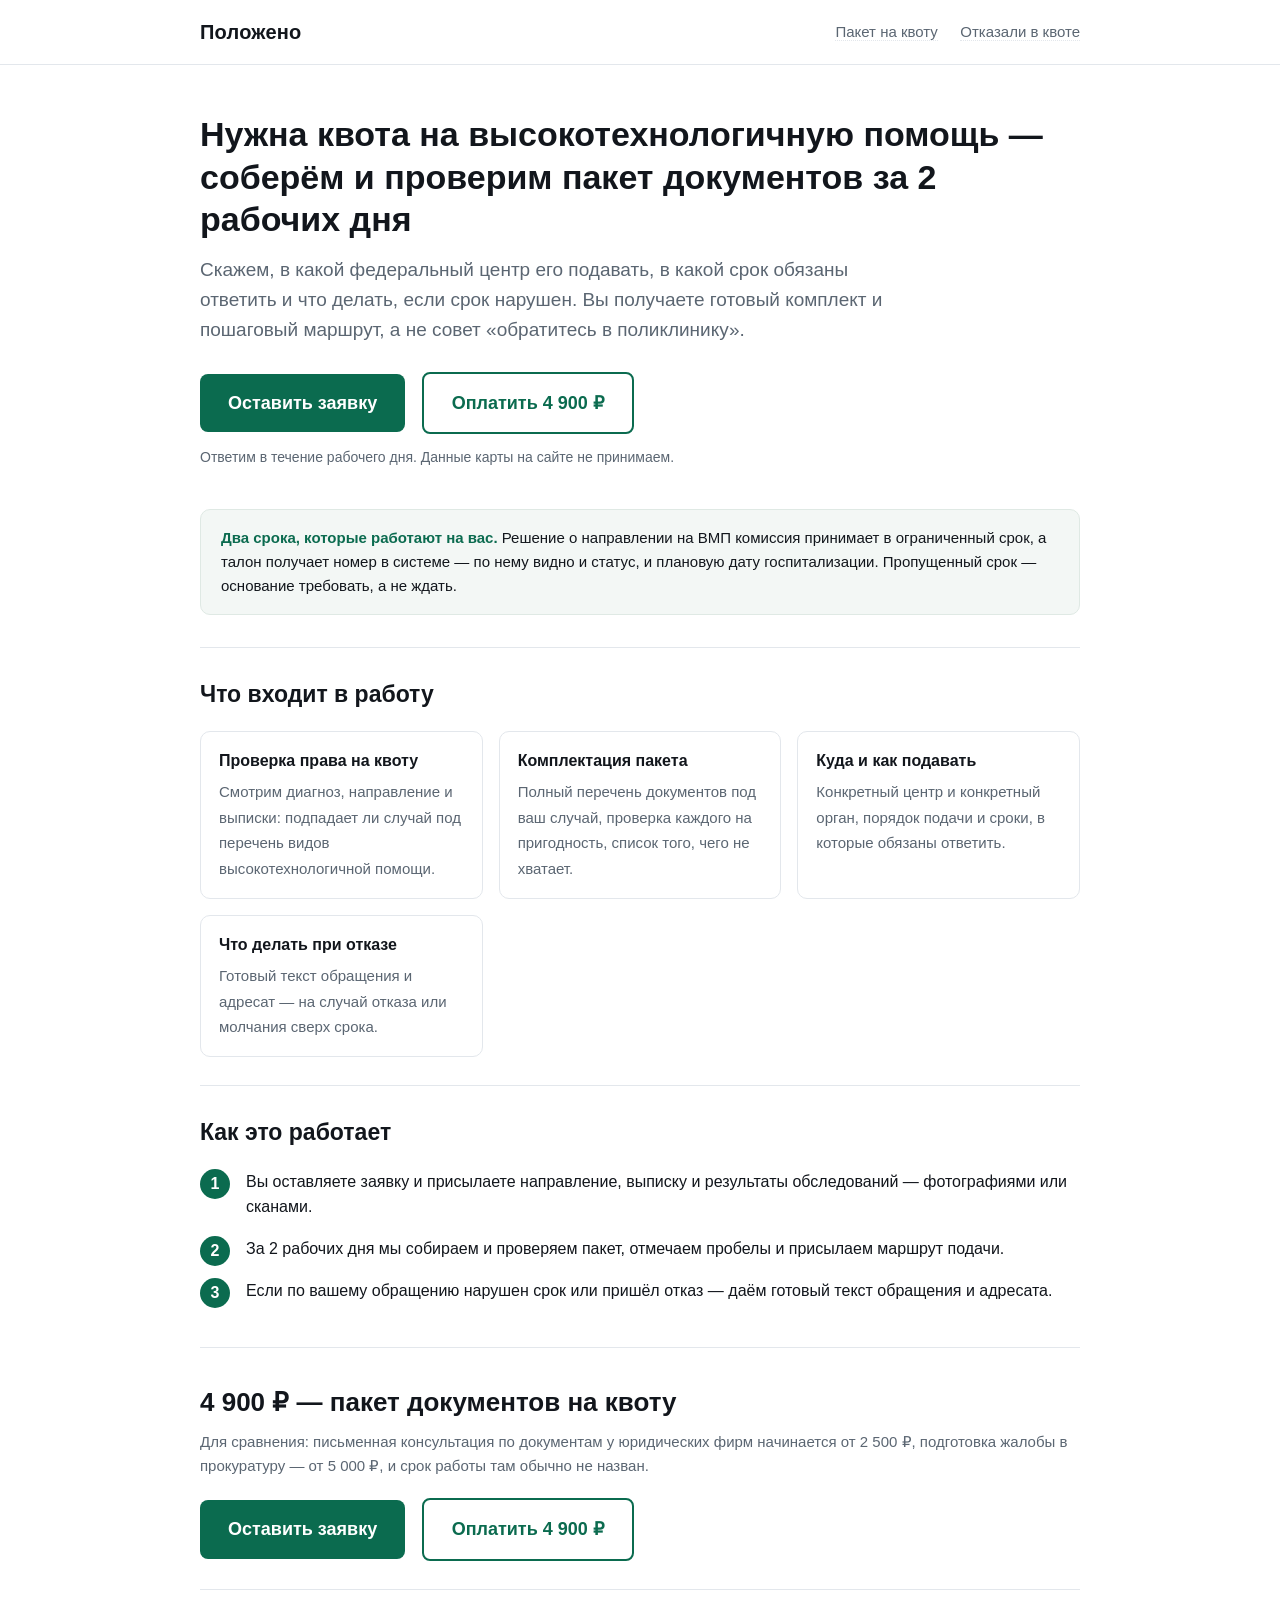
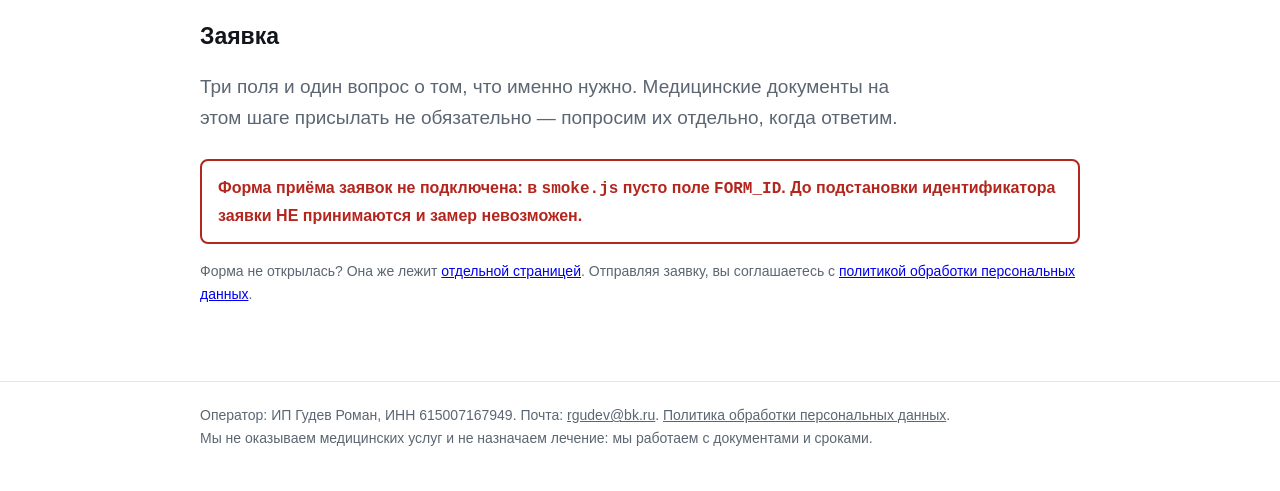
==== index.html @ d3fa14aa "Комплект смоука «Положено» — 12 файлов (ниша 13, дело Д-08)" ====
<!doctype html>
<html lang="ru">
<head>
<meta charset="utf-8">
<meta name="viewport" content="width=device-width,initial-scale=1">
<title>Положено — пакет документов на квоту ВМП за 2 рабочих дня</title>
<meta name="description" content="Соберём и проверим пакет документов на квоту по высокотехнологичной медицинской помощи, скажем, в какой центр и в какой срок его подавать. 4 900 ₽.">
<link rel="icon" href="favicon.svg">
<link rel="stylesheet" href="style.css">
<script src="smoke.js"></script>
</head>
<body>

<header><div class="wrap">
  <div class="logo">Положено</div>
  <nav class="top">
    <a href="index.html">Пакет на квоту</a>
    <a href="new.html">Отказали в квоте</a>
  </nav>
</div></header>

<div class="wrap">

  <div class="hero">
    <h1>Нужна квота на высокотехнологичную помощь — соберём и проверим пакет документов за 2 рабочих дня</h1>
    <p class="sub">Скажем, в какой федеральный центр его подавать, в какой срок обязаны ответить и что делать, если срок нарушен. Вы получаете готовый комплект и пошаговый маршрут, а не совет «обратитесь в поликлинику».</p>
    <a class="cta" href="#form" onclick="try{track('cta_click')}catch(e){}">Оставить заявку</a>
    <a class="cta ghost" href="pay.html" onclick="try{track('payment_click')}catch(e){}">Оплатить 4 900 ₽</a>
    <p class="cta-note">Ответим в течение рабочего дня. Данные карты на сайте не принимаем.</p>
  </div>

  <div class="band">
    <b>Два срока, которые работают на вас.</b> Решение о направлении на ВМП комиссия принимает в ограниченный срок, а талон получает номер в системе — по нему видно и статус, и плановую дату госпитализации. Пропущенный срок — основание требовать, а не ждать.
  </div>

  <section>
    <h2>Что входит в работу</h2>
    <div class="grid">
      <div class="card"><b>Проверка права на квоту</b><span>Смотрим диагноз, направление и выписки: подпадает ли случай под перечень видов высокотехнологичной помощи.</span></div>
      <div class="card"><b>Комплектация пакета</b><span>Полный перечень документов под ваш случай, проверка каждого на пригодность, список того, чего не хватает.</span></div>
      <div class="card"><b>Куда и как подавать</b><span>Конкретный центр и конкретный орган, порядок подачи и сроки, в которые обязаны ответить.</span></div>
      <div class="card"><b>Что делать при отказе</b><span>Готовый текст обращения и адресат — на случай отказа или молчания сверх срока.</span></div>
    </div>
  </section>

  <section>
    <h2>Как это работает</h2>
    <ol class="steps">
      <li>Вы оставляете заявку и присылаете направление, выписку и результаты обследований — фотографиями или сканами.</li>
      <li>За 2 рабочих дня мы собираем и проверяем пакет, отмечаем пробелы и присылаем маршрут подачи.</li>
      <li>Если по вашему обращению нарушен срок или пришёл отказ — даём готовый текст обращения и адресата.</li>
    </ol>
  </section>

  <section>
    <p class="price">4 900 ₽ — пакет документов на квоту</p>
    <p class="cmp">Для сравнения: письменная консультация по документам у юридических фирм начинается от 2 500 ₽, подготовка жалобы в прокуратуру — от 5 000 ₽, и срок работы там обычно не назван.</p>
    <a class="cta" href="#form" onclick="try{track('cta_click')}catch(e){}">Оставить заявку</a>
    <a class="cta ghost" href="pay.html" onclick="try{track('payment_click')}catch(e){}">Оплатить 4 900 ₽</a>
  </section>

  <section id="form">
    <h2>Заявка</h2>
    <p class="sub">Три поля и один вопрос о том, что именно нужно. Медицинские документы на этом шаге присылать не обязательно — попросим их отдельно, когда ответим.</p>
    <div id="form-box"></div>
    <p class="fine">Форма не открылась? Она же лежит <a href="#" id="form-fallback" onclick="try{track('form_fallback')}catch(e){}">отдельной страницей</a>. Отправляя заявку, вы соглашаетесь с <a href="privacy.html">политикой обработки персональных данных</a>.</p>
  </section>

</div>

<footer><div class="wrap">
  Оператор: ИП Гудев Роман, ИНН 615007167949. Почта: <a href="mailto:rgudev@bk.ru">rgudev@bk.ru</a>.
  <a href="privacy.html">Политика обработки персональных данных</a>.
  <br>Мы не оказываем медицинских услуг и не назначаем лечение: мы работаем с документами и сроками.
</div></footer>

<script>
mountForm('form-box');
if (SMOKE.FORM_URL) { document.getElementById('form-fallback').href = SMOKE.FORM_URL; }
</script>
</body>
</html>
---- style.css ----
:root{--ink:#12161c;--muted:#5b6672;--line:#e3e7ec;--accent:#0b6b4f;--warn:#b3261e;--bg:#fff}
*{box-sizing:border-box}
body{margin:0;font:16px/1.6 -apple-system,Segoe UI,Roboto,Helvetica,Arial,sans-serif;color:var(--ink);background:var(--bg)}
.wrap{max-width:920px;margin:0 auto;padding:0 20px}
header{border-bottom:1px solid var(--line)}
header .wrap{display:flex;align-items:center;justify-content:space-between;gap:16px;padding-top:16px;padding-bottom:16px;flex-wrap:wrap}
.logo{font-weight:700;font-size:20px;letter-spacing:.2px}
nav.top a{color:var(--muted);text-decoration:none;margin-left:18px;font-size:15px;border-bottom:1px dotted var(--line)}
nav.top a:hover{color:var(--accent)}
.hero{padding:48px 0 8px}
h1{font-size:34px;line-height:1.25;margin:0 0 14px}
.sub{font-size:19px;color:var(--muted);margin:0 0 26px;max-width:720px}
a.cta{display:inline-block;background:var(--accent);color:#fff;text-decoration:none;padding:15px 28px;border-radius:8px;font-size:18px;font-weight:600}
a.cta:hover{opacity:.9}
a.cta.ghost{background:#fff;color:var(--accent);border:2px solid var(--accent);margin-left:12px}
.cta-note{color:var(--muted);font-size:14px;margin:12px 0 0}
.band{background:#f3f7f5;border:1px solid #dfe9e4;border-radius:10px;padding:16px 20px;margin:32px 0;font-size:15px}
.band b{color:var(--accent)}
section{padding:28px 0;border-top:1px solid var(--line)}
h2{font-size:23px;margin:0 0 18px}
.grid{display:grid;grid-template-columns:repeat(auto-fit,minmax(230px,1fr));gap:16px}
.card{border:1px solid var(--line);border-radius:10px;padding:16px 18px}
.card b{display:block;margin-bottom:6px}
.card span{color:var(--muted);font-size:15px}
ol.steps{counter-reset:s;list-style:none;padding:0;margin:0}
ol.steps li{counter-increment:s;position:relative;padding:0 0 16px 46px}
ol.steps li:before{content:counter(s);position:absolute;left:0;top:0;width:30px;height:30px;border-radius:50%;background:var(--accent);color:#fff;display:flex;align-items:center;justify-content:center;font-weight:700}
.price{font-size:26px;font-weight:700;margin:6px 0}
.cmp{color:var(--muted);font-size:15px;margin:0 0 20px}
.fine{color:var(--muted);font-size:14px}
.warn{color:var(--warn);border:2px solid var(--warn);border-radius:8px;padding:14px 16px;font-weight:600}
footer{border-top:1px solid var(--line);margin-top:34px;padding:22px 0 44px;color:var(--muted);font-size:14px}
footer a{color:var(--muted)}
.doc h2{font-size:19px;margin-top:26px}
.doc p,.doc li{color:#2a3138}
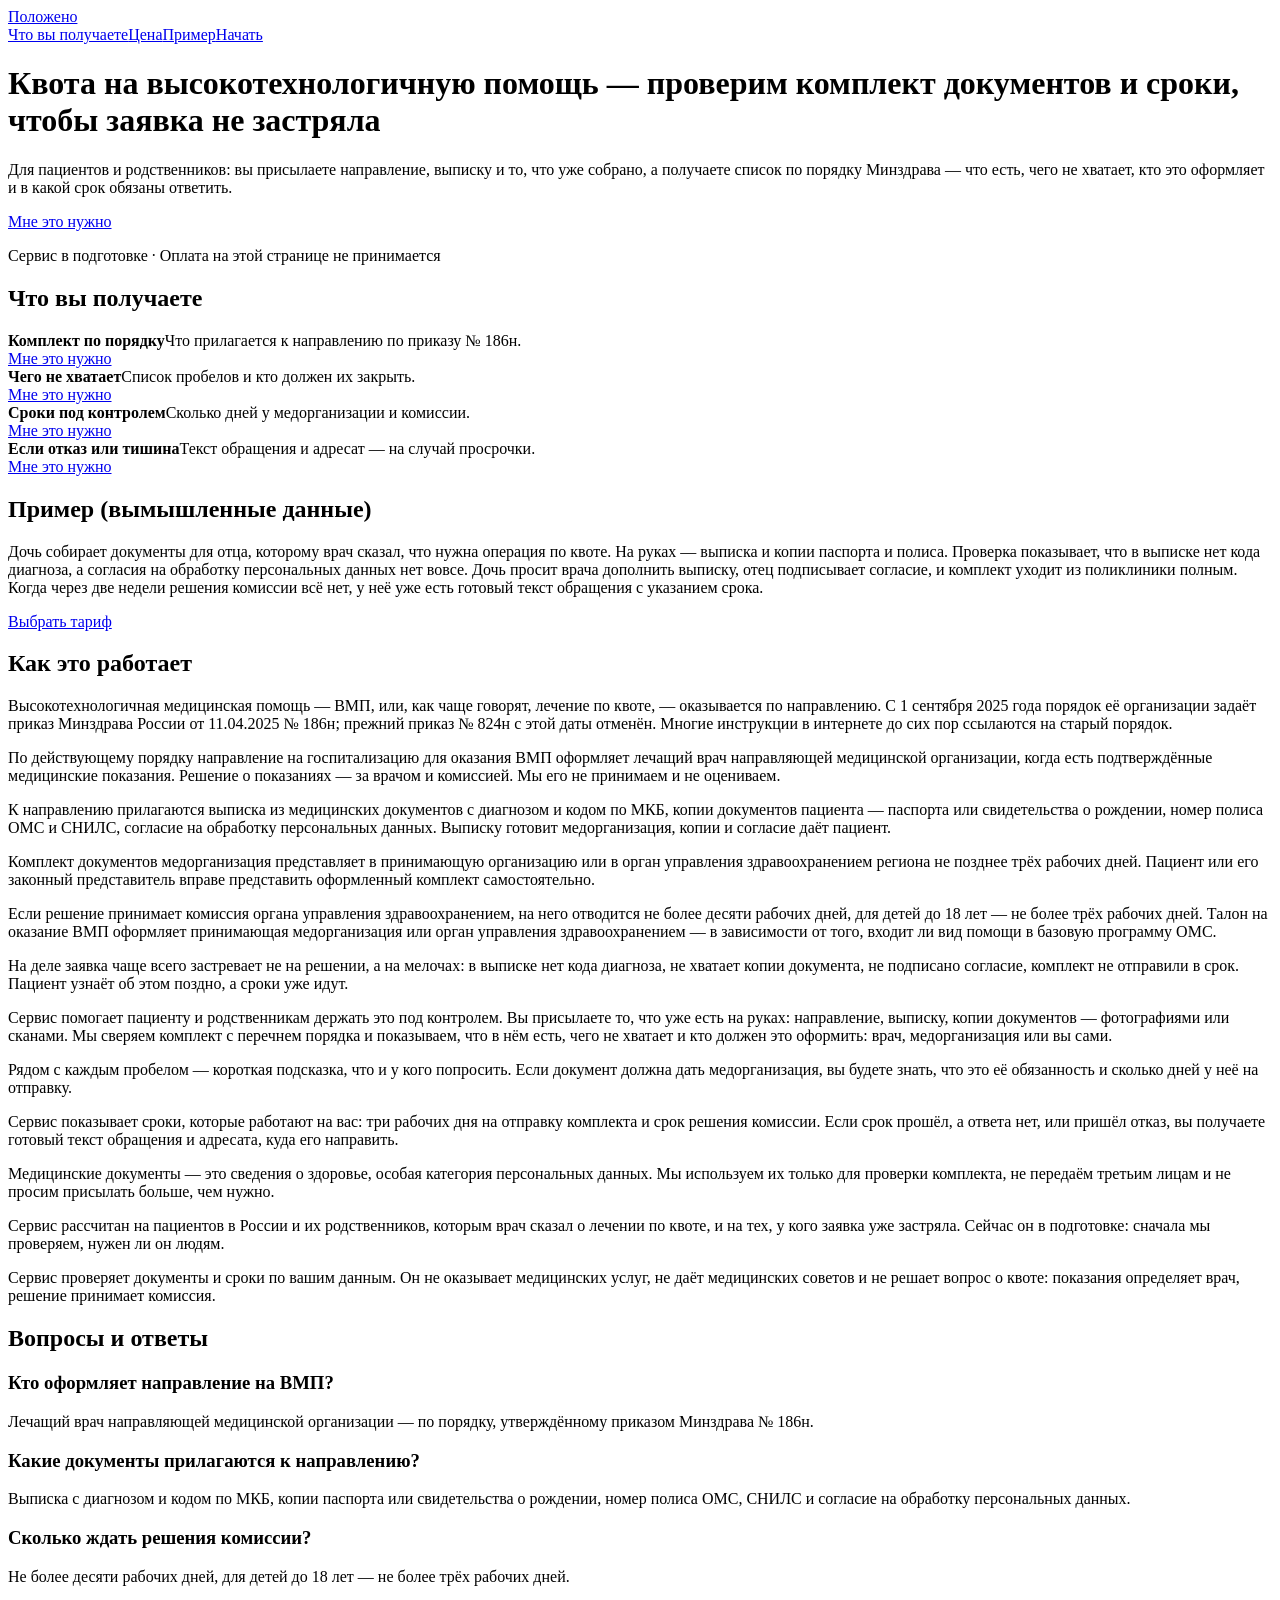
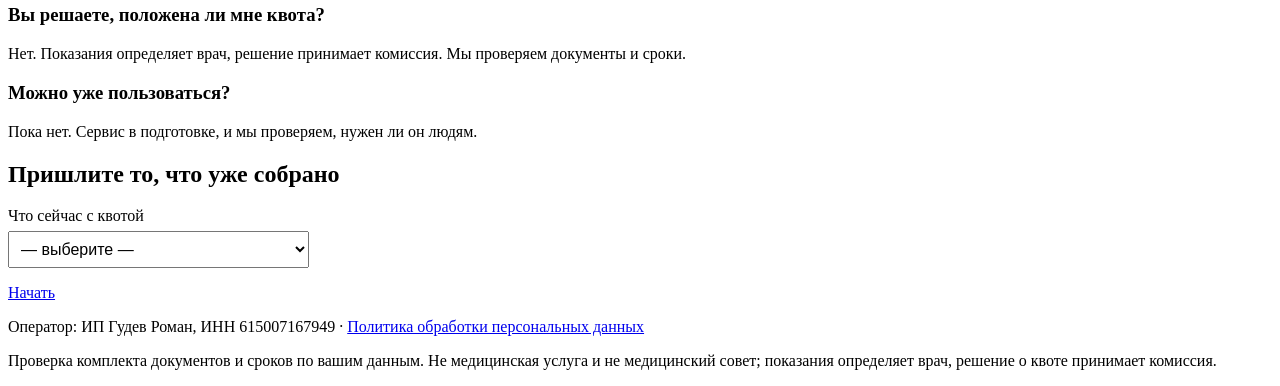
==== commit a76a5755: "Смок polozheno: новый комплект автора (_Гипотезы), переоткрыт 29.10.2026; домен polozheno.veridok.ru" ====
--- a/index.html
+++ b/index.html
@@ -3,80 +3,134 @@
 <head>
 <meta charset="utf-8">
 <meta name="viewport" content="width=device-width,initial-scale=1">
-<title>Положено — пакет документов на квоту ВМП за 2 рабочих дня</title>
-<meta name="description" content="Соберём и проверим пакет документов на квоту по высокотехнологичной медицинской помощи, скажем, в какой центр и в какой срок его подавать. 4 900 ₽.">
+<link rel="canonical" href="https://polozheno.veridok.ru/">
+<title>Квота на ВМП — проверка комплекта документов и сроков</title>
+<meta name="description" content="Нужна квота на высокотехнологичную медпомощь? Проверим комплект документов по порядку Минздрава, покажем, чего не хватает, и сроки комиссии.">
 <link rel="icon" href="favicon.svg">
 <link rel="stylesheet" href="style.css">
-<script src="smoke.js"></script>
+<script src="smoke.js" defer></script>
+<!-- faq-jsonld:start -->
+<script type="application/ld+json">
+{
+ "@context": "https://schema.org",
+ "@type": "FAQPage",
+ "mainEntity": [
+  {
+   "@type": "Question",
+   "name": "Кто оформляет направление на ВМП?",
+   "acceptedAnswer": {
+    "@type": "Answer",
+    "text": "Лечащий врач направляющей медицинской организации — по порядку, утверждённому приказом Минздрава № 186н."
+   }
+  },
+  {
+   "@type": "Question",
+   "name": "Какие документы прилагаются к направлению?",
+   "acceptedAnswer": {
+    "@type": "Answer",
+    "text": "Выписка с диагнозом и кодом по МКБ, копии паспорта или свидетельства о рождении, номер полиса ОМС, СНИЛС и согласие на обработку персональных данных."
+   }
+  },
+  {
+   "@type": "Question",
+   "name": "Сколько ждать решения комиссии?",
+   "acceptedAnswer": {
+    "@type": "Answer",
+    "text": "Не более десяти рабочих дней, для детей до 18 лет — не более трёх рабочих дней."
+   }
+  },
+  {
+   "@type": "Question",
+   "name": "Вы решаете, положена ли мне квота?",
+   "acceptedAnswer": {
+    "@type": "Answer",
+    "text": "Нет. Показания определяет врач, решение принимает комиссия. Мы проверяем документы и сроки."
+   }
+  },
+  {
+   "@type": "Question",
+   "name": "Можно уже пользоваться?",
+   "acceptedAnswer": {
+    "@type": "Answer",
+    "text": "Пока нет. Сервис в подготовке, и мы проверяем, нужен ли он людям."
+   }
+  }
+ ]
+}
+</script>
+<!-- faq-jsonld:end -->
 </head>
 <body>
 
 <header><div class="wrap">
-  <div class="logo">Положено</div>
-  <nav class="top">
-    <a href="index.html">Пакет на квоту</a>
-    <a href="new.html">Отказали в квоте</a>
-  </nav>
+  <div class="logo"><a href="index.html" data-ev="click_logo_home">Положено</a></div>
+  <nav class="top"><a href="#chto" data-ev="click_nav_chto">Что вы получаете</a><a href="price.html" data-ev="click_nav_cena">Цена</a><a href="#primer" data-ev="click_nav_primer">Пример</a><a href="#start" data-ev="click_nav_start">Начать</a></nav>
 </div></header>
 
 <div class="wrap">
-
   <div class="hero">
-    <h1>Нужна квота на высокотехнологичную помощь — соберём и проверим пакет документов за 2 рабочих дня</h1>
-    <p class="sub">Скажем, в какой федеральный центр его подавать, в какой срок обязаны ответить и что делать, если срок нарушен. Вы получаете готовый комплект и пошаговый маршрут, а не совет «обратитесь в поликлинику».</p>
-    <a class="cta" href="#form" onclick="try{track('cta_click')}catch(e){}">Оставить заявку</a>
-    <a class="cta ghost" href="pay.html" onclick="try{track('payment_click')}catch(e){}">Оплатить 4 900 ₽</a>
-    <p class="cta-note">Ответим в течение рабочего дня. Данные карты на сайте не принимаем.</p>
+    <h1>Квота на высокотехнологичную помощь — проверим комплект документов и сроки, чтобы заявка не застряла</h1>
+    <p class="sub">Для пациентов и родственников: вы присылаете направление, выписку и то, что уже собрано, а получаете список по порядку Минздрава — что есть, чего не хватает, кто это оформляет и в какой срок обязаны ответить.</p>
+    <a class="cta" href="price.html" data-ev="cta_click">Мне это нужно</a>
+    <p class="cta-note">Сервис в подготовке · Оплата на этой странице не принимается</p>
   </div>
 
-  <div class="band">
-    <b>Два срока, которые работают на вас.</b> Решение о направлении на ВМП комиссия принимает в ограниченный срок, а талон получает номер в системе — по нему видно и статус, и плановую дату госпитализации. Пропущенный срок — основание требовать, а не ждать.
-  </div>
-
-  <section>
-    <h2>Что входит в работу</h2>
+  <section id="chto" data-view="features_view">
+    <h2>Что вы получаете</h2>
     <div class="grid">
-      <div class="card"><b>Проверка права на квоту</b><span>Смотрим диагноз, направление и выписки: подпадает ли случай под перечень видов высокотехнологичной помощи.</span></div>
-      <div class="card"><b>Комплектация пакета</b><span>Полный перечень документов под ваш случай, проверка каждого на пригодность, список того, чего не хватает.</span></div>
-      <div class="card"><b>Куда и как подавать</b><span>Конкретный центр и конкретный орган, порядок подачи и сроки, в которые обязаны ответить.</span></div>
-      <div class="card"><b>Что делать при отказе</b><span>Готовый текст обращения и адресат — на случай отказа или молчания сверх срока.</span></div>
+      <div class="card"><b>Комплект по порядку</b><span>Что прилагается к направлению по приказу № 186н.</span><br><a class="btn" href="price.html" data-ev="feature_komplekt">Мне это нужно</a></div>
+      <div class="card"><b>Чего не хватает</b><span>Список пробелов и кто должен их закрыть.</span><br><a class="btn" href="price.html" data-ev="feature_probely">Мне это нужно</a></div>
+      <div class="card"><b>Сроки под контролем</b><span>Сколько дней у медорганизации и комиссии.</span><br><a class="btn" href="price.html" data-ev="feature_sroki">Мне это нужно</a></div>
+      <div class="card"><b>Если отказ или тишина</b><span>Текст обращения и адресат — на случай просрочки.</span><br><a class="btn" href="price.html" data-ev="feature_obrashchenie">Мне это нужно</a></div>
     </div>
   </section>
 
-  <section>
+  <section id="primer" data-view="example_view">
+    <h2>Пример (вымышленные данные)</h2>
+    <p class="fine">Дочь собирает документы для отца, которому врач сказал, что нужна операция по квоте. На руках — выписка и копии паспорта и полиса. Проверка показывает, что в выписке нет кода диагноза, а согласия на обработку персональных данных нет вовсе. Дочь просит врача дополнить выписку, отец подписывает согласие, и комплект уходит из поликлиники полным. Когда через две недели решения комиссии всё нет, у неё уже есть готовый текст обращения с указанием срока.</p>
+    <a class="cta" href="price.html" data-ev="click_cta_after_example">Выбрать тариф</a>
+  </section>
+<!-- seo-tekst:start -->
+  <section id="opis">
     <h2>Как это работает</h2>
-    <ol class="steps">
-      <li>Вы оставляете заявку и присылаете направление, выписку и результаты обследований — фотографиями или сканами.</li>
-      <li>За 2 рабочих дня мы собираем и проверяем пакет, отмечаем пробелы и присылаем маршрут подачи.</li>
-      <li>Если по вашему обращению нарушен срок или пришёл отказ — даём готовый текст обращения и адресата.</li>
-    </ol>
+    <p>Высокотехнологичная медицинская помощь — ВМП, или, как чаще говорят, лечение по квоте, — оказывается по направлению. С 1 сентября 2025 года порядок её организации задаёт приказ Минздрава России от 11.04.2025 № 186н; прежний приказ № 824н с этой даты отменён. Многие инструкции в интернете до сих пор ссылаются на старый порядок.</p>
+    <p>По действующему порядку направление на госпитализацию для оказания ВМП оформляет лечащий врач направляющей медицинской организации, когда есть подтверждённые медицинские показания. Решение о показаниях — за врачом и комиссией. Мы его не принимаем и не оцениваем.</p>
+    <p>К направлению прилагаются выписка из медицинских документов с диагнозом и кодом по МКБ, копии документов пациента — паспорта или свидетельства о рождении, номер полиса ОМС и СНИЛС, согласие на обработку персональных данных. Выписку готовит медорганизация, копии и согласие даёт пациент.</p>
+    <p>Комплект документов медорганизация представляет в принимающую организацию или в орган управления здравоохранением региона не позднее трёх рабочих дней. Пациент или его законный представитель вправе представить оформленный комплект самостоятельно.</p>
+    <p>Если решение принимает комиссия органа управления здравоохранением, на него отводится не более десяти рабочих дней, для детей до 18 лет — не более трёх рабочих дней. Талон на оказание ВМП оформляет принимающая медорганизация или орган управления здравоохранением — в зависимости от того, входит ли вид помощи в базовую программу ОМС.</p>
+    <p>На деле заявка чаще всего застревает не на решении, а на мелочах: в выписке нет кода диагноза, не хватает копии документа, не подписано согласие, комплект не отправили в срок. Пациент узнаёт об этом поздно, а сроки уже идут.</p>
+    <p>Сервис помогает пациенту и родственникам держать это под контролем. Вы присылаете то, что уже есть на руках: направление, выписку, копии документов — фотографиями или сканами. Мы сверяем комплект с перечнем порядка и показываем, что в нём есть, чего не хватает и кто должен это оформить: врач, медорганизация или вы сами.</p>
+    <p>Рядом с каждым пробелом — короткая подсказка, что и у кого попросить. Если документ должна дать медорганизация, вы будете знать, что это её обязанность и сколько дней у неё на отправку.</p>
+    <p>Сервис показывает сроки, которые работают на вас: три рабочих дня на отправку комплекта и срок решения комиссии. Если срок прошёл, а ответа нет, или пришёл отказ, вы получаете готовый текст обращения и адресата, куда его направить.</p>
+    <p>Медицинские документы — это сведения о здоровье, особая категория персональных данных. Мы используем их только для проверки комплекта, не передаём третьим лицам и не просим присылать больше, чем нужно.</p>
+    <p>Сервис рассчитан на пациентов в России и их родственников, которым врач сказал о лечении по квоте, и на тех, у кого заявка уже застряла. Сейчас он в подготовке: сначала мы проверяем, нужен ли он людям.</p>
+    <p>Сервис проверяет документы и сроки по вашим данным. Он не оказывает медицинских услуг, не даёт медицинских советов и не решает вопрос о квоте: показания определяет врач, решение принимает комиссия.</p>
   </section>
-
-  <section>
-    <p class="price">4 900 ₽ — пакет документов на квоту</p>
-    <p class="cmp">Для сравнения: письменная консультация по документам у юридических фирм начинается от 2 500 ₽, подготовка жалобы в прокуратуру — от 5 000 ₽, и срок работы там обычно не назван.</p>
-    <a class="cta" href="#form" onclick="try{track('cta_click')}catch(e){}">Оставить заявку</a>
-    <a class="cta ghost" href="pay.html" onclick="try{track('payment_click')}catch(e){}">Оплатить 4 900 ₽</a>
+  <section id="faq">
+    <h2>Вопросы и ответы</h2>
+    <h3>Кто оформляет направление на ВМП?</h3>
+    <p>Лечащий врач направляющей медицинской организации — по порядку, утверждённому приказом Минздрава № 186н.</p>
+    <h3>Какие документы прилагаются к направлению?</h3>
+    <p>Выписка с диагнозом и кодом по МКБ, копии паспорта или свидетельства о рождении, номер полиса ОМС, СНИЛС и согласие на обработку персональных данных.</p>
+    <h3>Сколько ждать решения комиссии?</h3>
+    <p>Не более десяти рабочих дней, для детей до 18 лет — не более трёх рабочих дней.</p>
+    <h3>Вы решаете, положена ли мне квота?</h3>
+    <p>Нет. Показания определяет врач, решение принимает комиссия. Мы проверяем документы и сроки.</p>
+    <h3>Можно уже пользоваться?</h3>
+    <p>Пока нет. Сервис в подготовке, и мы проверяем, нужен ли он людям.</p>
   </section>
-
-  <section id="form">
-    <h2>Заявка</h2>
-    <p class="sub">Три поля и один вопрос о том, что именно нужно. Медицинские документы на этом шаге присылать не обязательно — попросим их отдельно, когда ответим.</p>
-    <div id="form-box"></div>
-    <p class="fine">Форма не открылась? Она же лежит <a href="#" id="form-fallback" onclick="try{track('form_fallback')}catch(e){}">отдельной страницей</a>. Отправляя заявку, вы соглашаетесь с <a href="privacy.html">политикой обработки персональных данных</a>.</p>
+<!-- seo-tekst:end -->
+  <section id="start" data-view="start_view">
+    <h2>Пришлите то, что уже собрано</h2>
+    <p><label>Что сейчас с квотой<br><select data-ev-focus="form_start" style="margin-top:6px;padding:8px;font-size:16px"><option value="">— выберите —</option><option>Врач сказал о квоте</option><option>Собираю документы</option><option>Документы отправлены, ответа нет</option><option>Пришёл отказ</option></select></label></p>
+    <a class="cta" href="price.html" data-ev="form_submit_click">Начать</a>
   </section>
-
 </div>
 
 <footer><div class="wrap">
-  Оператор: ИП Гудев Роман, ИНН 615007167949. Почта: <a href="mailto:rgudev@bk.ru">rgudev@bk.ru</a>.
-  <a href="privacy.html">Политика обработки персональных данных</a>.
-  <br>Мы не оказываем медицинских услуг и не назначаем лечение: мы работаем с документами и сроками.
+  <p>Оператор: ИП Гудев Роман, ИНН 615007167949 &middot; <a href="privacy.html" data-ev="click_legal_privacy">Политика обработки персональных данных</a></p>
+  <p class="muted">Проверка комплекта документов и сроков по вашим данным. Не медицинская услуга и не медицинский совет; показания определяет врач, решение о квоте принимает комиссия.</p>
 </div></footer>
 
-<script>
-mountForm('form-box');
-if (SMOKE.FORM_URL) { document.getElementById('form-fallback').href = SMOKE.FORM_URL; }
-</script>
 </body>
 </html>
--- a/style.css
+++ b/style.css
@@ -1,35 +1,2 @@
-:root{--ink:#12161c;--muted:#5b6672;--line:#e3e7ec;--accent:#0b6b4f;--warn:#b3261e;--bg:#fff}
-*{box-sizing:border-box}
-body{margin:0;font:16px/1.6 -apple-system,Segoe UI,Roboto,Helvetica,Arial,sans-serif;color:var(--ink);background:var(--bg)}
-.wrap{max-width:920px;margin:0 auto;padding:0 20px}
-header{border-bottom:1px solid var(--line)}
-header .wrap{display:flex;align-items:center;justify-content:space-between;gap:16px;padding-top:16px;padding-bottom:16px;flex-wrap:wrap}
-.logo{font-weight:700;font-size:20px;letter-spacing:.2px}
-nav.top a{color:var(--muted);text-decoration:none;margin-left:18px;font-size:15px;border-bottom:1px dotted var(--line)}
-nav.top a:hover{color:var(--accent)}
-.hero{padding:48px 0 8px}
-h1{font-size:34px;line-height:1.25;margin:0 0 14px}
-.sub{font-size:19px;color:var(--muted);margin:0 0 26px;max-width:720px}
-a.cta{display:inline-block;background:var(--accent);color:#fff;text-decoration:none;padding:15px 28px;border-radius:8px;font-size:18px;font-weight:600}
-a.cta:hover{opacity:.9}
-a.cta.ghost{background:#fff;color:var(--accent);border:2px solid var(--accent);margin-left:12px}
-.cta-note{color:var(--muted);font-size:14px;margin:12px 0 0}
-.band{background:#f3f7f5;border:1px solid #dfe9e4;border-radius:10px;padding:16px 20px;margin:32px 0;font-size:15px}
-.band b{color:var(--accent)}
-section{padding:28px 0;border-top:1px solid var(--line)}
-h2{font-size:23px;margin:0 0 18px}
-.grid{display:grid;grid-template-columns:repeat(auto-fit,minmax(230px,1fr));gap:16px}
-.card{border:1px solid var(--line);border-radius:10px;padding:16px 18px}
-.card b{display:block;margin-bottom:6px}
-.card span{color:var(--muted);font-size:15px}
-ol.steps{counter-reset:s;list-style:none;padding:0;margin:0}
-ol.steps li{counter-increment:s;position:relative;padding:0 0 16px 46px}
-ol.steps li:before{content:counter(s);position:absolute;left:0;top:0;width:30px;height:30px;border-radius:50%;background:var(--accent);color:#fff;display:flex;align-items:center;justify-content:center;font-weight:700}
-.price{font-size:26px;font-weight:700;margin:6px 0}
-.cmp{color:var(--muted);font-size:15px;margin:0 0 20px}
-.fine{color:var(--muted);font-size:14px}
-.warn{color:var(--warn);border:2px solid var(--warn);border-radius:8px;padding:14px 16px;font-weight:600}
-footer{border-top:1px solid var(--line);margin-top:34px;padding:22px 0 44px;color:var(--muted);font-size:14px}
-footer a{color:var(--muted)}
-.doc h2{font-size:19px;margin-top:26px}
-.doc p,.doc li{color:#2a3138}
+/* Общая база смоков (СМ-23): стиль — один на все смоки, правит «Смоки» в super-romeo/smoki-base. */
+@import url("https://super-romeo.github.io/smoki-base/v1/style.css");
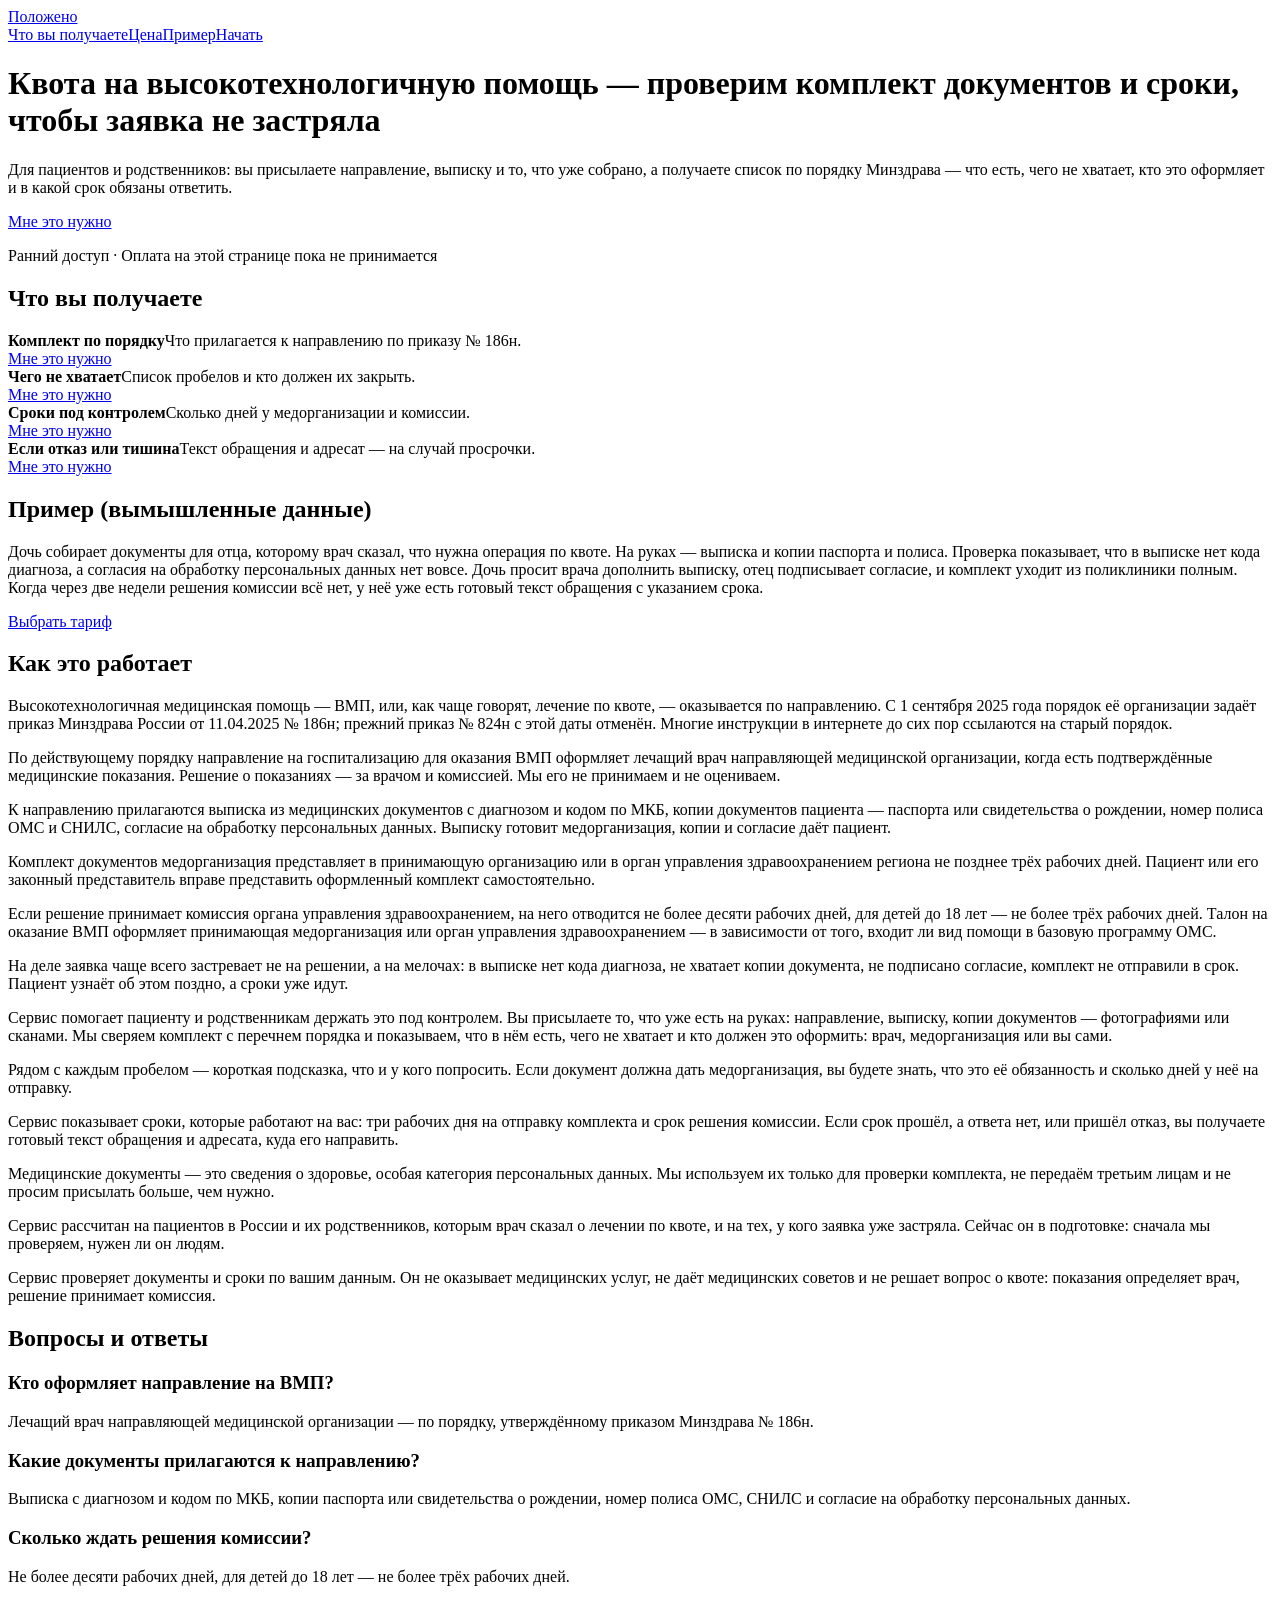
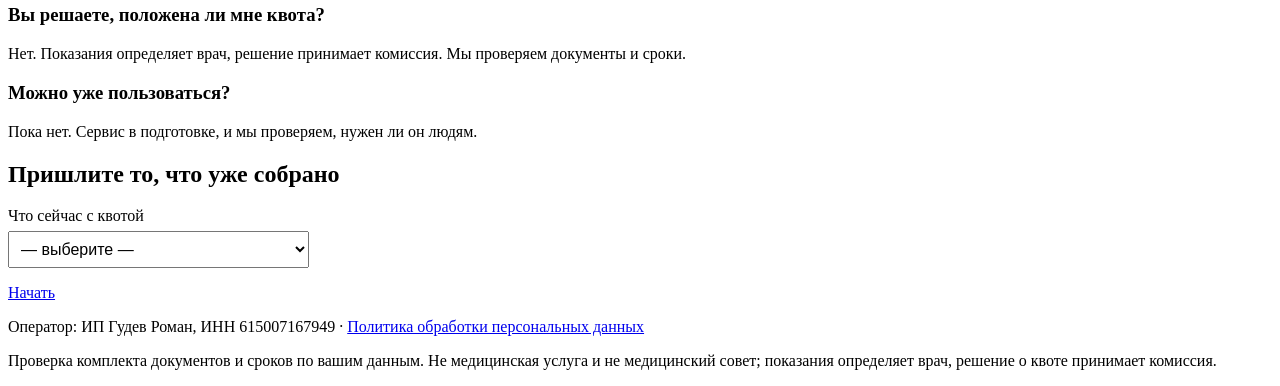
==== commit 6a50f0b9: "Смок polozheno: правка автора (_Гипотезы) — «Ранний доступ» вместо «Сервис в подготовке»" ====
--- a/index.html
+++ b/index.html
@@ -72,7 +72,7 @@
     <h1>Квота на высокотехнологичную помощь — проверим комплект документов и сроки, чтобы заявка не застряла</h1>
     <p class="sub">Для пациентов и родственников: вы присылаете направление, выписку и то, что уже собрано, а получаете список по порядку Минздрава — что есть, чего не хватает, кто это оформляет и в какой срок обязаны ответить.</p>
     <a class="cta" href="price.html" data-ev="cta_click">Мне это нужно</a>
-    <p class="cta-note">Сервис в подготовке · Оплата на этой странице не принимается</p>
+    <p class="cta-note">Ранний доступ · Оплата на этой странице пока не принимается</p>
   </div>
 
   <section id="chto" data-view="features_view">
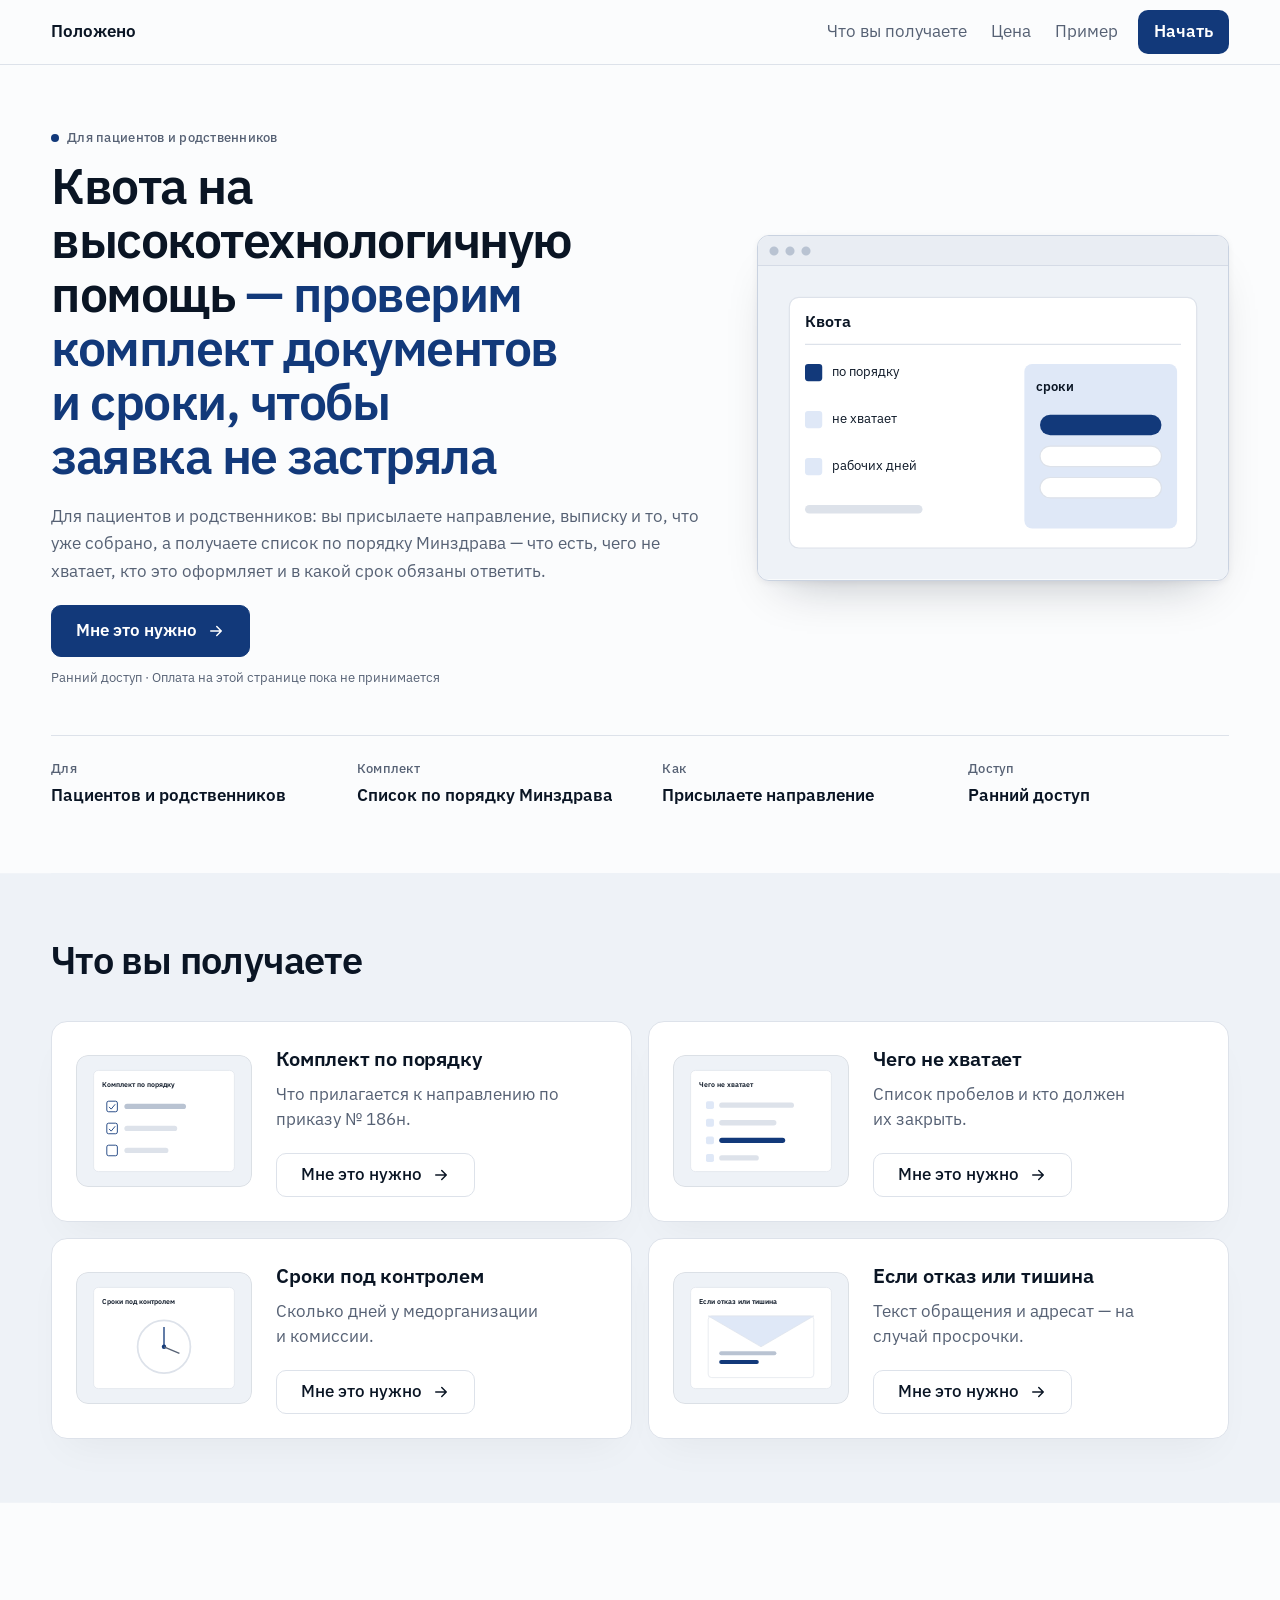
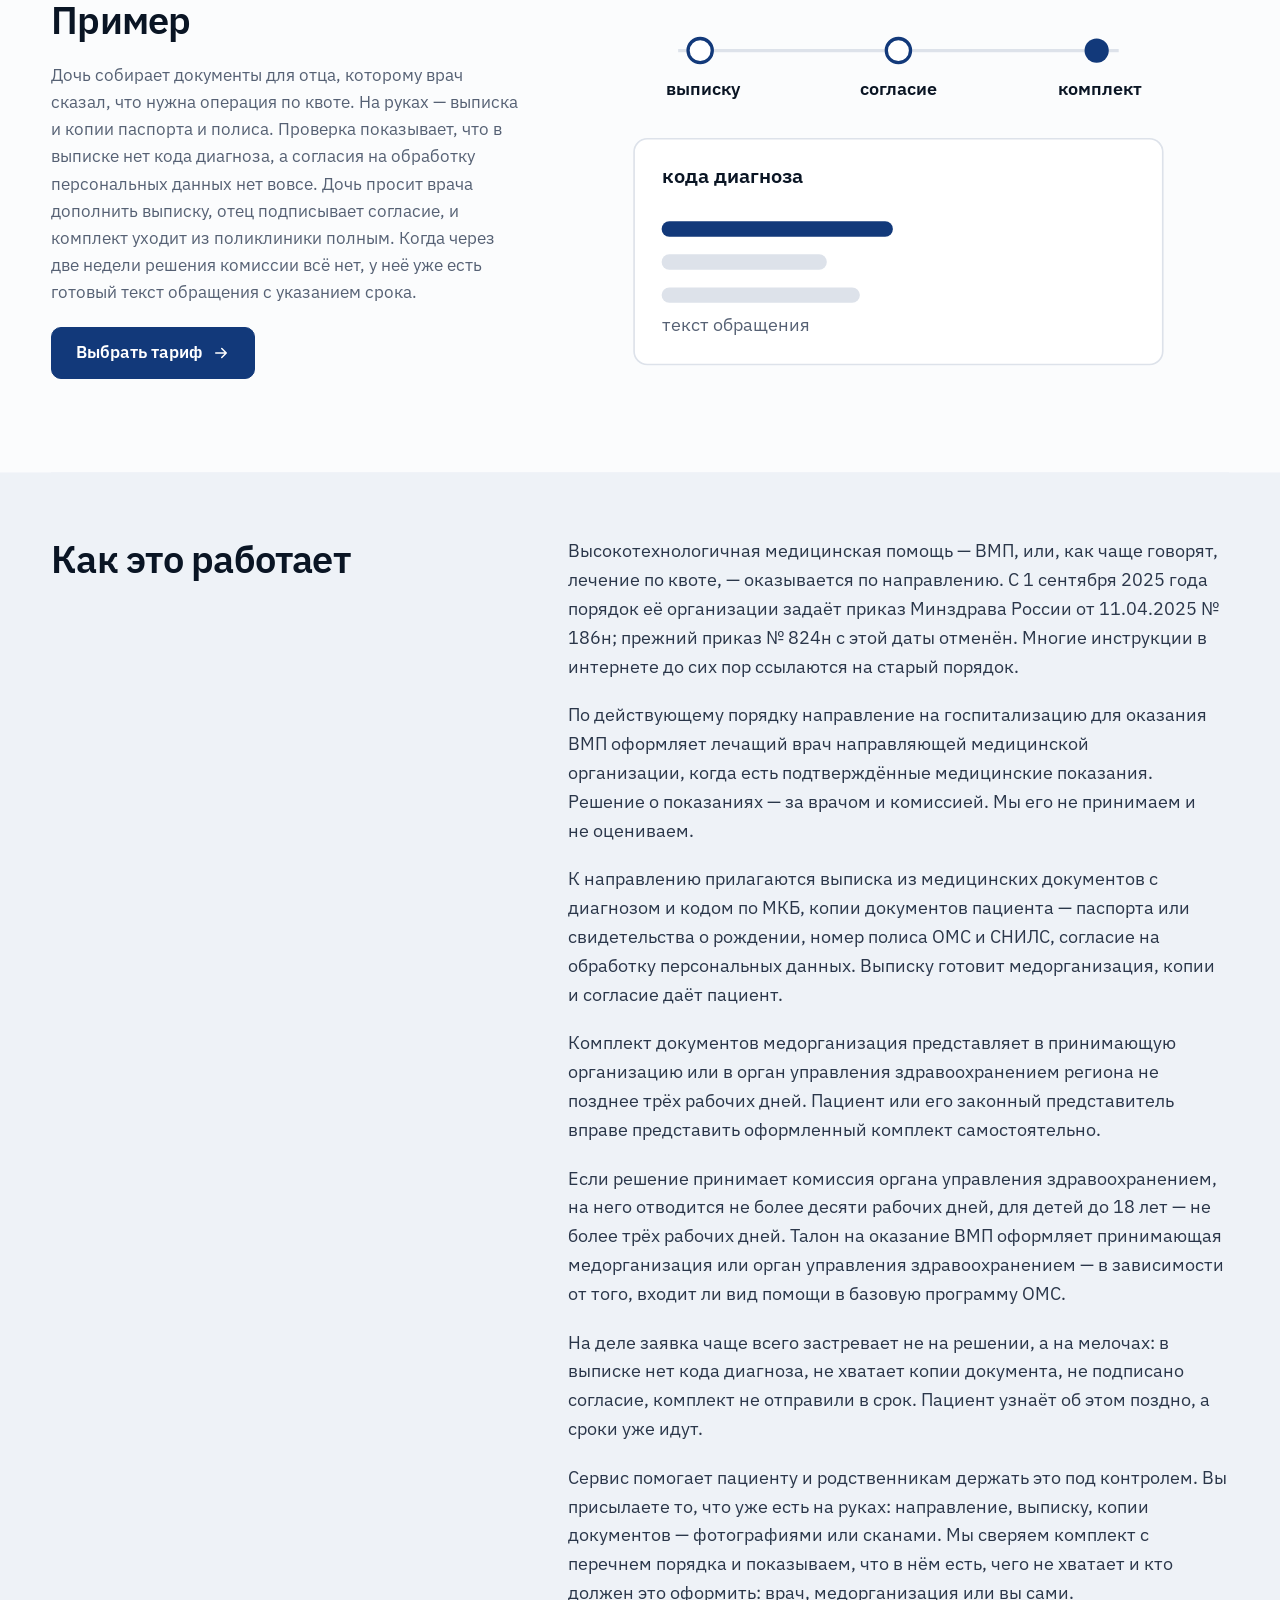
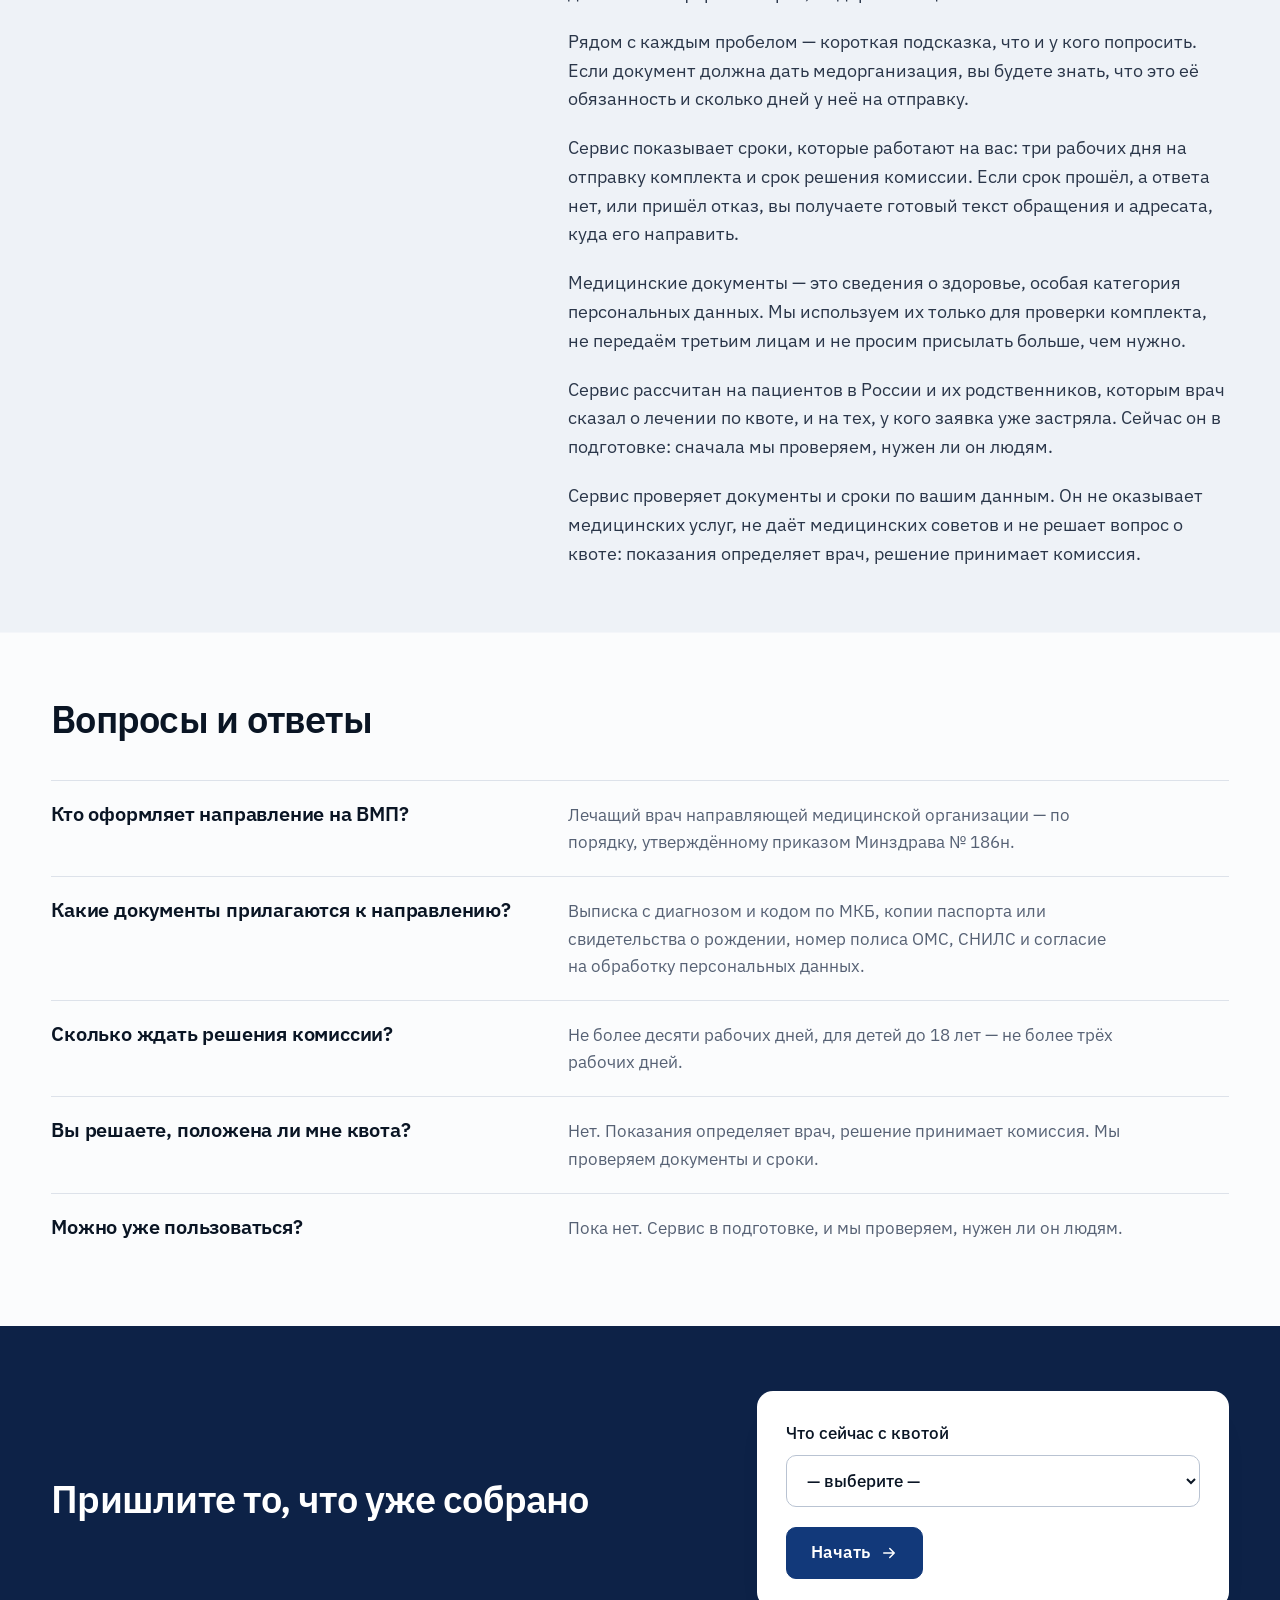
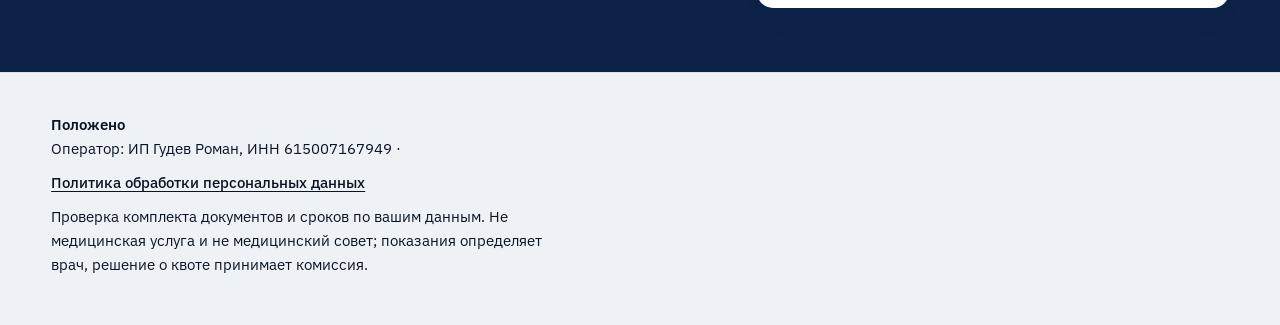
==== commit 4dd61f78: "Main page: design sample (rollout) Co-Authored-By: Claude Fable 5.2 <noreply@anthropic.com>" ====
--- a/index.html
+++ b/index.html
@@ -8,6 +8,10 @@
 <meta name="description" content="Нужна квота на высокотехнологичную медпомощь? Проверим комплект документов по порядку Минздрава, покажем, чего не хватает, и сроки комиссии.">
 <link rel="icon" href="favicon.svg">
 <link rel="stylesheet" href="style.css">
+<link rel="preconnect" href="https://fonts.googleapis.com">
+<link rel="preconnect" href="https://fonts.gstatic.com" crossorigin>
+<link rel="stylesheet" href="https://fonts.googleapis.com/css2?family=IBM+Plex+Sans:wght@400;500;600&display=swap">
+<link rel="stylesheet" href="variant.css">
 <script src="smoke.js" defer></script>
 <!-- faq-jsonld:start -->
 <script type="application/ld+json">
@@ -62,38 +66,68 @@
 </head>
 <body>
 
-<header><div class="wrap">
-  <div class="logo"><a href="index.html" data-ev="click_logo_home">Положено</a></div>
-  <nav class="top"><a href="#chto" data-ev="click_nav_chto">Что вы получаете</a><a href="price.html" data-ev="click_nav_cena">Цена</a><a href="#primer" data-ev="click_nav_primer">Пример</a><a href="#start" data-ev="click_nav_start">Начать</a></nav>
+<header><div class="shell">
+  <a class="home" href="index.html" data-ev="click_logo_home">Положено</a>
+  <nav><a href="#chto" data-ev="click_nav_chto">Что вы получаете</a><a href="price.html" data-ev="click_nav_cena">Цена</a><a href="#primer" data-ev="click_nav_primer">Пример</a><a href="#start" data-ev="click_nav_start">Начать</a></nav>
 </div></header>
 
-<div class="wrap">
-  <div class="hero">
-    <h1>Квота на высокотехнологичную помощь — проверим комплект документов и сроки, чтобы заявка не застряла</h1>
-    <p class="sub">Для пациентов и родственников: вы присылаете направление, выписку и то, что уже собрано, а получаете список по порядку Минздрава — что есть, чего не хватает, кто это оформляет и в какой срок обязаны ответить.</p>
-    <a class="cta" href="price.html" data-ev="cta_click">Мне это нужно</a>
-    <p class="cta-note">Ранний доступ · Оплата на этой странице пока не принимается</p>
-  </div>
+<main class="shell">
+  <section class="split">
+    <div class="stack">
+      <p class="meta rise"><span class="dot"></span> Для пациентов и родственников</p>
+      <h1 class="rise" style="--i:1" data-len="long">Квота на высокотехнологичную помощь&nbsp;<span class="soft">— проверим комплект документов и сроки, чтобы заявка не застряла</span></h1>
+      <p class="rise" style="--i:2">Для пациентов и родственников: вы присылаете направление, выписку и то, что уже собрано, а получаете список по порядку Минздрава — что есть, чего не хватает, кто это оформляет и в какой срок обязаны ответить.</p>
+      <a class="button rise" style="--i:3" href="price.html" data-ev="cta_click">Мне это нужно</a>
+      <p class="meta rise" style="--i:4">Ранний доступ · Оплата на этой странице пока не принимается</p>
+    </div>
+    <figure class="window rise" style="--i:2"><svg aria-hidden="true" focusable="false" class="shot" xmlns="http://www.w3.org/2000/svg" viewBox="0 0 1200 800"><rect width="1200" height="800" fill="#eef2f7" /><rect x="80" y="80" width="1040" height="640" rx="24" fill="#ffffff" stroke="#dde2ea" stroke-width="3" /><text x="120" y="155" font-size="40" font-weight="600" fill="#0a1524">Квота</text><line x1="120" y1="200" x2="1080" y2="200" stroke="#dde2ea" stroke-width="3" /><rect x="120" y="250" width="44" height="44" rx="8" fill="#12397a" /><text x="190" y="282" font-size="32" fill="#0a1524">по порядку</text><rect x="120" y="370" width="44" height="44" rx="8" fill="#dfe8f7" /><text x="190" y="402" font-size="32" fill="#0a1524">не хватает</text><rect x="120" y="490" width="44" height="44" rx="8" fill="#dfe8f7" /><text x="190" y="522" font-size="32" fill="#0a1524">рабочих дней</text><rect x="120" y="610" width="300" height="22" rx="11" fill="#dde2ea" /><rect x="680" y="250" width="390" height="420" rx="20" fill="#dfe8f7" /><text x="710" y="320" font-size="34" font-weight="600" fill="#0a1524">сроки</text><rect x="720" y="380" width="310" height="52" rx="26" fill="#12397a" /><rect x="720" y="460" width="310" height="52" rx="26" fill="#ffffff" stroke="#dde2ea" stroke-width="3" /><rect x="720" y="540" width="310" height="52" rx="26" fill="#ffffff" stroke="#dde2ea" stroke-width="3" /></svg></figure>
+    <dl class="facts">
+      <div><dt>Для</dt><dd>Пациентов и родственников</dd></div>
+      <div><dt>Комплект</dt><dd>Список по порядку Минздрава</dd></div>
+      <div><dt>Как</dt><dd>Присылаете направление</dd></div>
+      <div><dt>Доступ</dt><dd>Ранний доступ</dd></div>
+    </dl>
+  </section>
 
   <section id="chto" data-view="features_view">
-    <h2>Что вы получаете</h2>
-    <div class="grid">
-      <div class="card"><b>Комплект по порядку</b><span>Что прилагается к направлению по приказу № 186н.</span><br><a class="btn" href="price.html" data-ev="feature_komplekt">Мне это нужно</a></div>
-      <div class="card"><b>Чего не хватает</b><span>Список пробелов и кто должен их закрыть.</span><br><a class="btn" href="price.html" data-ev="feature_probely">Мне это нужно</a></div>
-      <div class="card"><b>Сроки под контролем</b><span>Сколько дней у медорганизации и комиссии.</span><br><a class="btn" href="price.html" data-ev="feature_sroki">Мне это нужно</a></div>
-      <div class="card"><b>Если отказ или тишина</b><span>Текст обращения и адресат — на случай просрочки.</span><br><a class="btn" href="price.html" data-ev="feature_obrashchenie">Мне это нужно</a></div>
+    <div class="stack"><h2>Что вы получаете</h2></div>
+    <div class="bento">
+      <article class="tile stack reveal">
+        <div class="art"><svg aria-hidden="true" focusable="false" xmlns="http://www.w3.org/2000/svg" viewBox="0 0 800 600"><rect width="800" height="600" fill="#eef2f7" /><rect x="80" y="70" width="640" height="460" rx="22" fill="#ffffff" stroke="#dde2ea" stroke-width="3" /><text x="120" y="145" font-size="32" font-weight="600" fill="#0a1524">Комплект по порядку</text><rect x="140" y="210" width="48" height="48" rx="8" fill="#ffffff" stroke="#12397a" stroke-width="4" /><rect x="220" y="222" width="280" height="24" rx="12" fill="#b9c3d2" /><polyline points="150,236 160,246 178,224" fill="none" stroke="#12397a" stroke-width="4" /><rect x="140" y="310" width="48" height="48" rx="8" fill="#ffffff" stroke="#12397a" stroke-width="4" /><rect x="220" y="322" width="240" height="24" rx="12" fill="#dde2ea" /><polyline points="150,336 160,346 178,324" fill="none" stroke="#12397a" stroke-width="4" /><rect x="140" y="410" width="48" height="48" rx="8" fill="#ffffff" stroke="#12397a" stroke-width="4" /><rect x="220" y="422" width="200" height="24" rx="12" fill="#dde2ea" /></svg></div>
+        <h3>Комплект по порядку</h3><p>Что прилагается к направлению по приказу № 186н.</p>
+        <a class="button quiet" href="price.html" data-ev="feature_komplekt">Мне это нужно</a>
+      </article>
+      <article class="tile stack reveal">
+        <div class="art"><svg aria-hidden="true" focusable="false" xmlns="http://www.w3.org/2000/svg" viewBox="0 0 800 600"><rect width="800" height="600" fill="#eef2f7" /><rect x="80" y="70" width="640" height="460" rx="22" fill="#ffffff" stroke="#dde2ea" stroke-width="3" /><text x="120" y="145" font-size="32" font-weight="600" fill="#0a1524">Чего не хватает</text><rect x="150" y="210" width="36" height="36" rx="8" fill="#dfe8f7" /><rect x="210" y="216" width="340" height="24" rx="12" fill="#dde2ea" /><rect x="150" y="290" width="36" height="36" rx="8" fill="#dfe8f7" /><rect x="210" y="296" width="260" height="24" rx="12" fill="#dde2ea" /><rect x="150" y="370" width="36" height="36" rx="8" fill="#dfe8f7" /><rect x="210" y="376" width="300" height="24" rx="12" fill="#12397a" /><rect x="150" y="450" width="36" height="36" rx="8" fill="#dfe8f7" /><rect x="210" y="456" width="180" height="24" rx="12" fill="#dde2ea" /></svg></div>
+        <h3>Чего не хватает</h3><p>Список пробелов и кто должен их закрыть.</p>
+        <a class="button quiet" href="price.html" data-ev="feature_probely">Мне это нужно</a>
+      </article>
+      <article class="tile stack reveal">
+        <div class="art"><svg aria-hidden="true" focusable="false" xmlns="http://www.w3.org/2000/svg" viewBox="0 0 800 600"><rect width="800" height="600" fill="#eef2f7" /><rect x="80" y="70" width="640" height="460" rx="22" fill="#ffffff" stroke="#dde2ea" stroke-width="3" /><text x="120" y="145" font-size="32" font-weight="600" fill="#0a1524">Сроки под контролем</text><circle cx="400" cy="340" r="120" fill="#ffffff" stroke="#dde2ea" stroke-width="8" /><circle cx="400" cy="340" r="10" fill="#12397a" /><polyline points="400,340 400,250" fill="none" stroke="#12397a" stroke-width="6" /><polyline points="400,340 470,370" fill="none" stroke="#566174" stroke-width="6" /></svg></div>
+        <h3>Сроки под контролем</h3><p>Сколько дней у медорганизации и комиссии.</p>
+        <a class="button quiet" href="price.html" data-ev="feature_sroki">Мне это нужно</a>
+      </article>
+      <article class="tile stack reveal">
+        <div class="art"><svg aria-hidden="true" focusable="false" xmlns="http://www.w3.org/2000/svg" viewBox="0 0 800 600"><rect width="800" height="600" fill="#eef2f7" /><rect x="80" y="70" width="640" height="460" rx="22" fill="#ffffff" stroke="#dde2ea" stroke-width="3" /><text x="120" y="145" font-size="32" font-weight="600" fill="#0a1524">Если отказ или тишина</text><rect x="160" y="200" width="480" height="280" rx="16" fill="#ffffff" stroke="#dde2ea" stroke-width="3" /><polygon points="160,200 400,340 640,200" fill="#dfe8f7" stroke="#dde2ea" stroke-width="3" /><rect x="210" y="360" width="260" height="18" rx="9" fill="#b9c3d2" /><rect x="210" y="400" width="180" height="18" rx="9" fill="#12397a" /></svg></div>
+        <h3>Если отказ или тишина</h3><p>Текст обращения и адресат — на случай просрочки.</p>
+        <a class="button quiet" href="price.html" data-ev="feature_obrashchenie">Мне это нужно</a>
+      </article>
     </div>
   </section>
 
-  <section id="primer" data-view="example_view">
-    <h2>Пример (вымышленные данные)</h2>
-    <p class="fine">Дочь собирает документы для отца, которому врач сказал, что нужна операция по квоте. На руках — выписка и копии паспорта и полиса. Проверка показывает, что в выписке нет кода диагноза, а согласия на обработку персональных данных нет вовсе. Дочь просит врача дополнить выписку, отец подписывает согласие, и комплект уходит из поликлиники полным. Когда через две недели решения комиссии всё нет, у неё уже есть готовый текст обращения с указанием срока.</p>
-    <a class="cta" href="price.html" data-ev="click_cta_after_example">Выбрать тариф</a>
+  <section id="primer" data-view="example_view" class="split flip">
+    <div class="stack">
+      <h2>Пример</h2>
+      <p>Дочь собирает документы для отца, которому врач сказал, что нужна операция по квоте. На руках — выписка и копии паспорта и полиса. Проверка показывает, что в выписке нет кода диагноза, а согласия на обработку персональных данных нет вовсе. Дочь просит врача дополнить выписку, отец подписывает согласие, и комплект уходит из поликлиники полным. Когда через две недели решения комиссии всё нет, у неё уже есть готовый текст обращения с указанием срока.</p>
+    <a class="button" href="price.html" data-ev="click_cta_after_example">Выбрать тариф</a>
+    </div>
+<svg aria-hidden="true" focusable="false" class="shot reveal" xmlns="http://www.w3.org/2000/svg" viewBox="0 0 1200 800"><rect width="1200" height="800" fill="#eef2f7" /><line x1="200" y1="150" x2="1000" y2="150" stroke="#dde2ea" stroke-width="6" /><circle cx="240" cy="150" r="22" fill="#ffffff" stroke="#12397a" stroke-width="6" /><text x="178" y="230" font-size="32" font-weight="600" fill="#0a1524">выписку</text><circle cx="600" cy="150" r="22" fill="#ffffff" stroke="#12397a" stroke-width="6" /><text x="530" y="230" font-size="32" font-weight="600" fill="#0a1524">согласие</text><circle cx="960" cy="150" r="22" fill="#12397a" /><text x="890" y="230" font-size="32" font-weight="600" fill="#0a1524">комплект</text><rect x="120" y="310" width="960" height="410" rx="24" fill="#ffffff" stroke="#dde2ea" stroke-width="3" /><text x="170" y="390" font-size="36" font-weight="600" fill="#0a1524">кода диагноза</text><rect x="170" y="460" width="420" height="28" rx="14" fill="#12397a" /><rect x="170" y="520" width="300" height="28" rx="14" fill="#dde2ea" /><rect x="170" y="580" width="360" height="28" rx="14" fill="#dde2ea" /><text x="170" y="660" font-size="32" fill="#566174">текст обращения</text></svg>
   </section>
 <!-- seo-tekst:start -->
-  <section id="opis">
-    <h2>Как это работает</h2>
-    <p>Высокотехнологичная медицинская помощь — ВМП, или, как чаще говорят, лечение по квоте, — оказывается по направлению. С 1 сентября 2025 года порядок её организации задаёт приказ Минздрава России от 11.04.2025 № 186н; прежний приказ № 824н с этой даты отменён. Многие инструкции в интернете до сих пор ссылаются на старый порядок.</p>
+  <section id="opis" class="split flip">
+    <div class="stack"><h2>Как это работает</h2></div>
+    <div class="stack">
+      <p>Высокотехнологичная медицинская помощь — ВМП, или, как чаще говорят, лечение по квоте, — оказывается по направлению. С 1 сентября 2025 года порядок её организации задаёт приказ Минздрава России от 11.04.2025 № 186н; прежний приказ № 824н с этой даты отменён. Многие инструкции в интернете до сих пор ссылаются на старый порядок.</p>
     <p>По действующему порядку направление на госпитализацию для оказания ВМП оформляет лечащий врач направляющей медицинской организации, когда есть подтверждённые медицинские показания. Решение о показаниях — за врачом и комиссией. Мы его не принимаем и не оцениваем.</p>
     <p>К направлению прилагаются выписка из медицинских документов с диагнозом и кодом по МКБ, копии документов пациента — паспорта или свидетельства о рождении, номер полиса ОМС и СНИЛС, согласие на обработку персональных данных. Выписку готовит медорганизация, копии и согласие даёт пациент.</p>
     <p>Комплект документов медорганизация представляет в принимающую организацию или в орган управления здравоохранением региона не позднее трёх рабочих дней. Пациент или его законный представитель вправе представить оформленный комплект самостоятельно.</p>
@@ -105,31 +139,34 @@
     <p>Медицинские документы — это сведения о здоровье, особая категория персональных данных. Мы используем их только для проверки комплекта, не передаём третьим лицам и не просим присылать больше, чем нужно.</p>
     <p>Сервис рассчитан на пациентов в России и их родственников, которым врач сказал о лечении по квоте, и на тех, у кого заявка уже застряла. Сейчас он в подготовке: сначала мы проверяем, нужен ли он людям.</p>
     <p>Сервис проверяет документы и сроки по вашим данным. Он не оказывает медицинских услуг, не даёт медицинских советов и не решает вопрос о квоте: показания определяет врач, решение принимает комиссия.</p>
+    </div>
   </section>
   <section id="faq">
-    <h2>Вопросы и ответы</h2>
-    <h3>Кто оформляет направление на ВМП?</h3>
-    <p>Лечащий врач направляющей медицинской организации — по порядку, утверждённому приказом Минздрава № 186н.</p>
-    <h3>Какие документы прилагаются к направлению?</h3>
-    <p>Выписка с диагнозом и кодом по МКБ, копии паспорта или свидетельства о рождении, номер полиса ОМС, СНИЛС и согласие на обработку персональных данных.</p>
-    <h3>Сколько ждать решения комиссии?</h3>
-    <p>Не более десяти рабочих дней, для детей до 18 лет — не более трёх рабочих дней.</p>
-    <h3>Вы решаете, положена ли мне квота?</h3>
-    <p>Нет. Показания определяет врач, решение принимает комиссия. Мы проверяем документы и сроки.</p>
-    <h3>Можно уже пользоваться?</h3>
-    <p>Пока нет. Сервис в подготовке, и мы проверяем, нужен ли он людям.</p>
+    <div class="stack"><h2>Вопросы и ответы</h2></div>
+    <div class="rows">
+      <div class="split flip"><h3>Кто оформляет направление на ВМП?</h3><p>Лечащий врач направляющей медицинской организации — по порядку, утверждённому приказом Минздрава № 186н.</p></div>
+      <div class="split flip"><h3>Какие документы прилагаются к направлению?</h3><p>Выписка с диагнозом и кодом по МКБ, копии паспорта или свидетельства о рождении, номер полиса ОМС, СНИЛС и согласие на обработку персональных данных.</p></div>
+      <div class="split flip"><h3>Сколько ждать решения комиссии?</h3><p>Не более десяти рабочих дней, для детей до 18 лет — не более трёх рабочих дней.</p></div>
+      <div class="split flip"><h3>Вы решаете, положена ли мне квота?</h3><p>Нет. Показания определяет врач, решение принимает комиссия. Мы проверяем документы и сроки.</p></div>
+      <div class="split flip"><h3>Можно уже пользоваться?</h3><p>Пока нет. Сервис в подготовке, и мы проверяем, нужен ли он людям.</p></div>
+    </div>
   </section>
 <!-- seo-tekst:end -->
-  <section id="start" data-view="start_view">
-    <h2>Пришлите то, что уже собрано</h2>
-    <p><label>Что сейчас с квотой<br><select data-ev-focus="form_start" style="margin-top:6px;padding:8px;font-size:16px"><option value="">— выберите —</option><option>Врач сказал о квоте</option><option>Собираю документы</option><option>Документы отправлены, ответа нет</option><option>Пришёл отказ</option></select></label></p>
-    <a class="cta" href="price.html" data-ev="form_submit_click">Начать</a>
+  <section id="start" data-view="start_view" class="split">
+    <div class="stack">
+      <h2>Пришлите то, что уже собрано</h2>
+    </div>
+    <div class="tile stack">
+      <label>Что сейчас с квотой<select data-ev-focus="form_start"><option value="">— выберите —</option><option>Врач сказал о квоте</option><option>Собираю документы</option><option>Документы отправлены, ответа нет</option><option>Пришёл отказ</option></select></label>
+      <a class="button" href="price.html" data-ev="form_submit_click">Начать</a>
+    </div>
   </section>
-</div>
+</main>
 
-<footer><div class="wrap">
+<footer><div class="shell">
+  <p><b>Положено</b></p>
   <p>Оператор: ИП Гудев Роман, ИНН 615007167949 &middot; <a href="privacy.html" data-ev="click_legal_privacy">Политика обработки персональных данных</a></p>
-  <p class="muted">Проверка комплекта документов и сроков по вашим данным. Не медицинская услуга и не медицинский совет; показания определяет врач, решение о квоте принимает комиссия.</p>
+  <p>Проверка комплекта документов и сроков по вашим данным. Не медицинская услуга и не медицинский совет; показания определяет врач, решение о квоте принимает комиссия.</p>
 </div></footer>
 
 </body>
--- a/variant.css
+++ b/variant.css
@@ -0,0 +1,210 @@
+/* Final sample v13 — one layer (СМ-45): tokens in :root, then general rules.
+   Owner's ten choices: layout 17 · IBM Plex Sans · navy palette · background 06 (grey bands, dark form band) ·
+   shape 02 (medium radius) · cards 05 (2×2, picture on the side) · hero 07 (picture in a window frame) ·
+   density 02 (compact) · header 07 (button in header, light-grey footer) · motion 04 (load cascade only).
+   Four commands on top: polish (whole) · emil-design-eng (interaction layer, no image placeholder colour) ·
+   mobile-native (safe areas, footer press) · typeset (measure, leading and tracking per role, fallback face). */
+
+/* fallback with Plex metrics: the swap from Segoe UI / Arial does not reflow lines */
+@font-face { font-family: "Plex Fallback"; src: local("Segoe UI"), local("Arial"); size-adjust: 101.7%; ascent-override: 100.8%; descent-override: 27%; line-gap-override: 0%; }
+
+:root {
+  /* colour — one blue accent; white text on it passes AA */
+  --canvas: #fbfcfd;
+  --surface: #ffffff;
+  --ink: #0a1524;
+  --steel: #566174;
+  --line: #dde2ea;
+  --line-strong: #b9c3d2;
+  --accent: #12397a;
+  --accent-hover: #0d2247;              /* the dark band colour, no new hue */
+  --accent-wash: #dfe8f7;
+  --focus: #2f6fd6;
+  --band-grey: #eef2f7;
+  --band-dark: #0d2247;
+  --shadow: 0 20px 40px -15px rgba(0, 0, 0, .05);
+  /* type — one family; the larger the type, the tighter tracking and leading */
+  --font-sans: "IBM Plex Sans", "Plex Fallback", "Segoe UI", system-ui, sans-serif;
+  --text-display: clamp(2.25rem, 5vw, 3.75rem);
+  --text-h2: clamp(1.75rem, 3vw, 2.5rem);
+  --text-h3: 1.25rem;
+  --text-body: 1.0625rem;
+  --text-meta: .8125rem;
+  --tracking-display: -.03em;
+  --tracking: -.02em;
+  --tracking-h3: -.01em;
+  --leading-display: 1.08;
+  --leading-tight: 1.15;
+  --leading-h3: 1.3;
+  --leading-body: 1.6;                  /* 1.55 on phones */
+  --leading-snug: 1.5;                  /* short measure in cards */
+  --measure: 56ch;                      /* about 70 characters of Plex per line */
+  --measure-lead: 41.5rem;               /* hero lead keeps two lines at 1280; rem, because ch on an animated element can resolve against the fallback face */
+  /* space, shape */
+  --max: 1400px;
+  --gutter: clamp(1rem, 4vw, 4rem);
+  --section: 4rem;                      /* 3rem on phones */
+  --gap: clamp(1.5rem, 3.5vw, 3.5rem);
+  --head-gap: clamp(1.75rem, 3vw, 2.5rem);
+  --pad-card: 1.75rem;                  /* 1.5rem on phones */
+  --radius-card: 1rem;
+  --radius-inner: .75rem;
+  --radius-control: .625rem;            /* fields, buttons, header links */
+  --header-h: 65px;                     /* sticky header with its border; 57px on phones */
+  /* motion — UI feedback under 300ms */
+  --ease-out: cubic-bezier(.23, 1, .32, 1);
+  --dur: .15s;                          /* hover, colour */
+  --dur-press: .16s;
+  --dur-rise: .5s;                      /* first-screen cascade item */
+  --stagger: 60ms;
+  --press: .97;
+  --arrow: url("data:image/svg+xml,%3Csvg xmlns='http://www.w3.org/2000/svg' viewBox='0 0 24 24' fill='none' stroke='%23000' stroke-width='2' stroke-linecap='round' stroke-linejoin='round'%3E%3Cpath d='M5 12h14M13 6l6 6-6 6'/%3E%3C/svg%3E");
+}
+@media (max-width: 767px) {
+  :root { --section: 3rem; --gap: max(2rem, 5vw); --pad-card: 1.5rem; --leading-body: 1.55; --header-h: 57px; }
+}
+
+/* base */
+*, *::before, *::after { box-sizing: border-box; }
+html { scroll-behavior: smooth; scroll-padding-top: var(--header-h); -webkit-text-size-adjust: 100%; text-size-adjust: 100%; }
+body { margin: 0; background: var(--canvas); color: var(--ink); font: 400 var(--text-body)/var(--leading-body) var(--font-sans); -webkit-font-smoothing: antialiased; -moz-osx-font-smoothing: grayscale; text-rendering: optimizeLegibility; font-synthesis: none; }
+h1, h2, h3 { margin: 0; color: var(--ink); font-weight: 600; letter-spacing: var(--tracking); line-height: var(--leading-tight); text-wrap: balance; }
+h1 { font-size: var(--text-display); letter-spacing: var(--tracking-display); line-height: var(--leading-display); }
+/* long headlines (German, Polish, Russian…): the page sets data-len on h1 — long: over 70 characters, xlong: over 100 */
+h1[data-len="long"] { --text-display: clamp(2.125rem, 4vw, 3.125rem); }
+h1[data-len="xlong"] { --text-display: clamp(2rem, 3.6vw, 2.875rem); }
+h3, dd { hyphens: auto; hyphenate-limit-chars: 12 4 4; }   /* long words in narrow cards and facts; the headline is not hyphenated */
+h2 { font-size: var(--text-h2); }
+h3 { font-size: var(--text-h3); letter-spacing: var(--tracking-h3); line-height: var(--leading-h3); }
+p { margin: 0; color: var(--steel); max-width: var(--measure); }
+h1 + p { max-width: var(--measure-lead); }
+p, dd { text-wrap: pretty; }
+h1, h2, h3, p, dd { overflow-wrap: anywhere; }   /* anywhere, not break-word: it also shrinks the column's minimum width */
+.tile p { hyphens: auto; }
+b { font-weight: 600; color: var(--ink); }
+a { color: inherit; text-decoration-thickness: from-font; text-underline-offset: .2em; }
+img { max-width: 100%; -webkit-user-drag: none; }
+::selection { background: var(--accent-wash); color: var(--ink); }
+:focus-visible, select:focus { outline: 2px solid var(--focus); outline-offset: 3px; }
+select:focus:not(:focus-visible) { outline: 0; }
+
+/* layout */
+.shell { max-width: var(--max); margin: 0 auto; padding: 0 max(var(--gutter), env(safe-area-inset-right, 0px)) 0 max(var(--gutter), env(safe-area-inset-left, 0px)); }
+section { padding: var(--section) 0; border-top: 1px solid transparent; }   /* 1px seam between blocks */
+main > section:first-child { border-top: 0; }
+main > section:not(.split) > * + * { margin-top: var(--head-gap); }
+.split { display: grid; grid-template-columns: var(--cols, minmax(0, 7fr) minmax(0, 5fr)); gap: 1.5rem var(--gap); }
+.flip { --cols: minmax(0, 5fr) minmax(0, 7fr); }
+.split:has(> .stack + p) { --cols: minmax(0, 1fr); row-gap: .625rem; }   /* a bare sub-line sits under its heading */
+section.split > .stack:first-child { align-self: center; }                 /* the shorter side centres against the taller */
+.stack { display: grid; gap: 1.25rem; align-content: start; justify-items: start; }
+.split > *, .stack > *, .bento > * { min-width: 0; }   /* a long word must wrap inside its column, not widen it (rollout: German pages) */
+.stack > .meta + :is(h1, h2) { margin-top: -.5rem; }                       /* eyebrow belongs to its heading */
+.stack > h3 + p { margin-top: -.625rem; }                                  /* card title belongs to its text */
+.bento { display: grid; grid-template-columns: repeat(2, minmax(0, 1fr)); gap: 1rem; }
+
+/* block backgrounds: grey bands, one dark form band (full-bleed) */
+main > section:has(> .bento), #opis { --band: var(--band-grey); }   /* cards block by structure: every page has its own id */
+#start { --band: var(--band-dark); --ink: #ffffff; --steel: #c3cee2; --accent-wash: rgba(255, 255, 255, .12); --focus: #9dbcf5; color: var(--ink); }
+main > section:has(> .bento), #opis, #start { background: var(--band); box-shadow: 0 0 0 100vmax var(--band); clip-path: inset(0 -100vmax); }
+#start .tile { --ink: #0a1524; --steel: #566174; --accent-wash: #dfe8f7; --focus: #2f6fd6; color: var(--ink); border-color: transparent; }
+#start .tile select { border-color: var(--line-strong); }
+
+/* long text: heading on the left, one column of text on the right, darker and larger than card text */
+#opis > .stack:first-child { align-self: start; }
+#opis > .stack + .stack > p { color: #2a3649; font-size: 1.125rem; max-width: 62ch; }
+
+/* header, footer */
+header { position: sticky; top: 0; z-index: 10; background: rgba(251, 252, 253, .86); -webkit-backdrop-filter: blur(12px); backdrop-filter: blur(12px); border-bottom: 1px solid var(--line); }
+header .shell { display: flex; flex-wrap: wrap; align-items: center; justify-content: space-between; min-height: 64px; }
+header nav { display: flex; flex-wrap: wrap; }
+header a { display: inline-flex; align-items: center; min-height: 44px; padding: 0 .75rem; border-radius: var(--radius-control); color: var(--steel); text-decoration: none; transition: background-color var(--dur) ease, color var(--dur) ease, transform var(--dur-press) var(--ease-out); }
+header a:active { color: var(--ink); }
+header .home { margin-left: -.75rem; color: var(--ink); font-weight: 600; }
+header nav a:last-child { margin-left: .5rem; padding: 0 1rem; background: var(--accent); color: #fff; font-weight: 600; }
+header nav a:last-child:active { color: #fff; }
+footer { padding: 2.5rem 0 calc(3rem + env(safe-area-inset-bottom, 0px)); background: var(--band-grey); color: var(--ink); border-top: 1px solid var(--line); font-size: .9375rem; }
+footer a, footer p { color: var(--ink); }
+footer a { display: inline-flex; align-items: center; min-height: 44px; font-weight: 500; transition: color var(--dur) ease, opacity var(--dur) ease; }
+
+/* components */
+.meta { display: inline-flex; align-items: center; gap: .5rem; font: 500 var(--text-meta)/1.4 var(--font-sans); letter-spacing: .02em; color: var(--steel); }
+.button + .meta { margin-top: -.5rem; font-weight: 400; letter-spacing: 0; }   /* note under a button reads as body text */
+.soft { color: var(--steel); }
+h1 .soft { color: var(--accent); }   /* the benefit half of the headline: accent, not grey */
+.dot { width: 8px; height: 8px; flex: none; border-radius: 50%; background: var(--accent); }
+.button { display: inline-flex; align-items: center; justify-content: center; gap: .6rem; min-height: 52px; padding: 0 1.5rem; border: 1px solid var(--accent); border-radius: var(--radius-control); background: var(--accent); color: #ffffff; font-weight: 600; text-decoration: none; transition: transform var(--dur-press) var(--ease-out), background-color var(--dur) ease, border-color var(--dur) ease; }
+.button::after { content: ""; width: 1.1em; height: 1.1em; background: currentColor; -webkit-mask: var(--arrow) center / contain no-repeat; mask: var(--arrow) center / contain no-repeat; transition: transform var(--dur-press) var(--ease-out); }
+.button.quiet { min-height: 44px; border-color: var(--line); background: var(--surface); color: var(--ink); font-weight: 500; }
+.button:active, header nav a:last-child:active { transform: scale(var(--press)); }
+header a, .button, footer a, select, label { -webkit-tap-highlight-color: transparent; touch-action: manipulation; }
+header a, .button { -webkit-user-select: none; user-select: none; }
+.tile { padding: var(--pad-card); background: var(--surface); border: 1px solid var(--line); border-radius: var(--radius-card); box-shadow: var(--shadow); }
+.tile p { line-height: var(--leading-snug); }
+.art { width: 100%; aspect-ratio: 4 / 3; overflow: hidden; border-radius: var(--radius-inner); background: var(--canvas); }
+.art img, .art svg { display: block; width: 100%; height: 100%; object-fit: cover; border-radius: inherit; }   /* picture: image file or inline drawing */
+.art img, .art svg { outline: 1px solid rgba(10, 21, 36, .08); outline-offset: -1px; }   /* hairline so pale pictures do not melt into the card */
+.shot { display: block; align-self: center; width: 100%; height: auto; aspect-ratio: 3 / 2; object-fit: cover; border-radius: var(--radius-card); }   /* no frame of its own: the drawing already has cards inside */
+.window { margin: 0; align-self: center; overflow: hidden; background: var(--surface); border: 1px solid #c9d2e0; border-radius: var(--radius-inner); box-shadow: 0 24px 48px -26px rgba(10, 21, 36, .30), 0 2px 6px rgba(10, 21, 36, .06); }
+.window::before { content: ""; display: block; height: 30px; border-bottom: 1px solid #d5dbe6;
+  background: radial-gradient(circle at 16px 15px, var(--line-strong) 4px, transparent 5px), radial-gradient(circle at 32px 15px, var(--line-strong) 4px, transparent 5px),
+    radial-gradient(circle at 48px 15px, var(--line-strong) 4px, transparent 5px), #e9edf3; }
+.window .shot { border-radius: 0; }
+svg.shot:not(.window *) > rect:first-child { fill: none; }   /* example drawing: no grey panel behind its cards — one frame level less */
+.facts { grid-column: 1 / -1; display: grid; grid-template-columns: repeat(4, minmax(0, 1fr)); gap: 1rem var(--gap); margin: 1.5rem 0 0; padding-top: 1.5rem; border-top: 1px solid var(--line); }
+.facts dt { font: 500 var(--text-meta)/1.4 var(--font-sans); letter-spacing: .02em; color: var(--steel); }
+.facts dd { margin: .25rem 0 0; font-weight: 600; }
+.rows > * { align-items: baseline; padding: 1.25rem 0; border-top: 1px solid var(--line); }   /* question and answer share a baseline */
+label { display: grid; gap: .5rem; width: 100%; font-weight: 500; }
+select { width: 100%; min-width: 0; min-height: 52px; padding: 0 1rem; font: inherit; color: var(--ink); background: var(--surface); border: 1px solid var(--line); border-radius: var(--radius-control); accent-color: var(--accent); }
+select, label { cursor: pointer; }
+
+/* cards from 768px: picture on the side; on tablets it yields width to the text */
+@media (min-width: 768px) {
+  .tile:has(> .art) { grid-template-columns: minmax(0, 11rem) minmax(0, 1fr); column-gap: 1.5rem; align-items: center; padding: 1.5rem; }
+  .tile > .art { grid-row: 1 / span 3; }
+  .tile:has(> .art) > :not(.art) { grid-column: 2; }
+}
+@media (min-width: 768px) and (max-width: 1023px) {
+  .facts { grid-template-columns: repeat(2, minmax(0, 1fr)); }
+  .tile:has(> .art) { grid-template-columns: minmax(0, 6rem) minmax(0, 1fr); column-gap: 1rem; }
+}
+
+/* phones: one column; header = name + button in one row, section links hidden */
+@media (max-width: 767px) {
+  .split, .bento { grid-template-columns: minmax(0, 1fr); }
+  h1, h2 { hyphens: auto; }   /* phones: a word longer than the line is hyphenated */
+  .facts { grid-template-columns: repeat(2, minmax(0, 1fr)); }
+  .button { width: 100%; }
+  header .shell { flex-wrap: nowrap; min-height: 56px; }
+  header nav a:not(:last-child) { display: none; }
+  header nav a:last-child { min-height: 40px; margin: 0; }
+}
+
+/* hover only where there is a real pointer: a tap must not leave a stuck hover */
+@media (hover: hover) and (pointer: fine) {
+  header a:hover { color: var(--ink); background: var(--accent-wash); }
+  header .home:hover { background: transparent; }
+  header nav a:last-child:hover { color: #fff; background: var(--accent-hover); }
+  .button:not(.quiet):hover { background: var(--accent-hover); border-color: var(--accent-hover); }
+  .button.quiet:hover { border-color: var(--accent); background: var(--accent-wash); }
+  footer a:hover { color: var(--accent); }
+}
+@media not all and (hover: hover) and (pointer: fine) {
+  footer a:active { opacity: .6; }
+}
+
+/* motion: first-screen cascade on load only; reduced motion keeps opacity, drops travel */
+@media (prefers-reduced-motion: no-preference) {
+  @keyframes rise-in { from { opacity: 0; transform: translateY(8px); } }
+  .rise { animation: rise-in var(--dur-rise) var(--ease-out) calc(var(--i, 0) * var(--stagger)) backwards; }
+}
+@media (hover: hover) and (pointer: fine) and (prefers-reduced-motion: no-preference) {
+  .button:hover::after { transform: translateX(2px); }
+}
+@media (prefers-reduced-motion: reduce) {
+  @keyframes fade-in { from { opacity: 0; } }
+  html { scroll-behavior: auto; }
+  .rise { animation: fade-in .2s ease backwards; }
+  .button:active, header nav a:last-child:active { transform: none; }
+}
